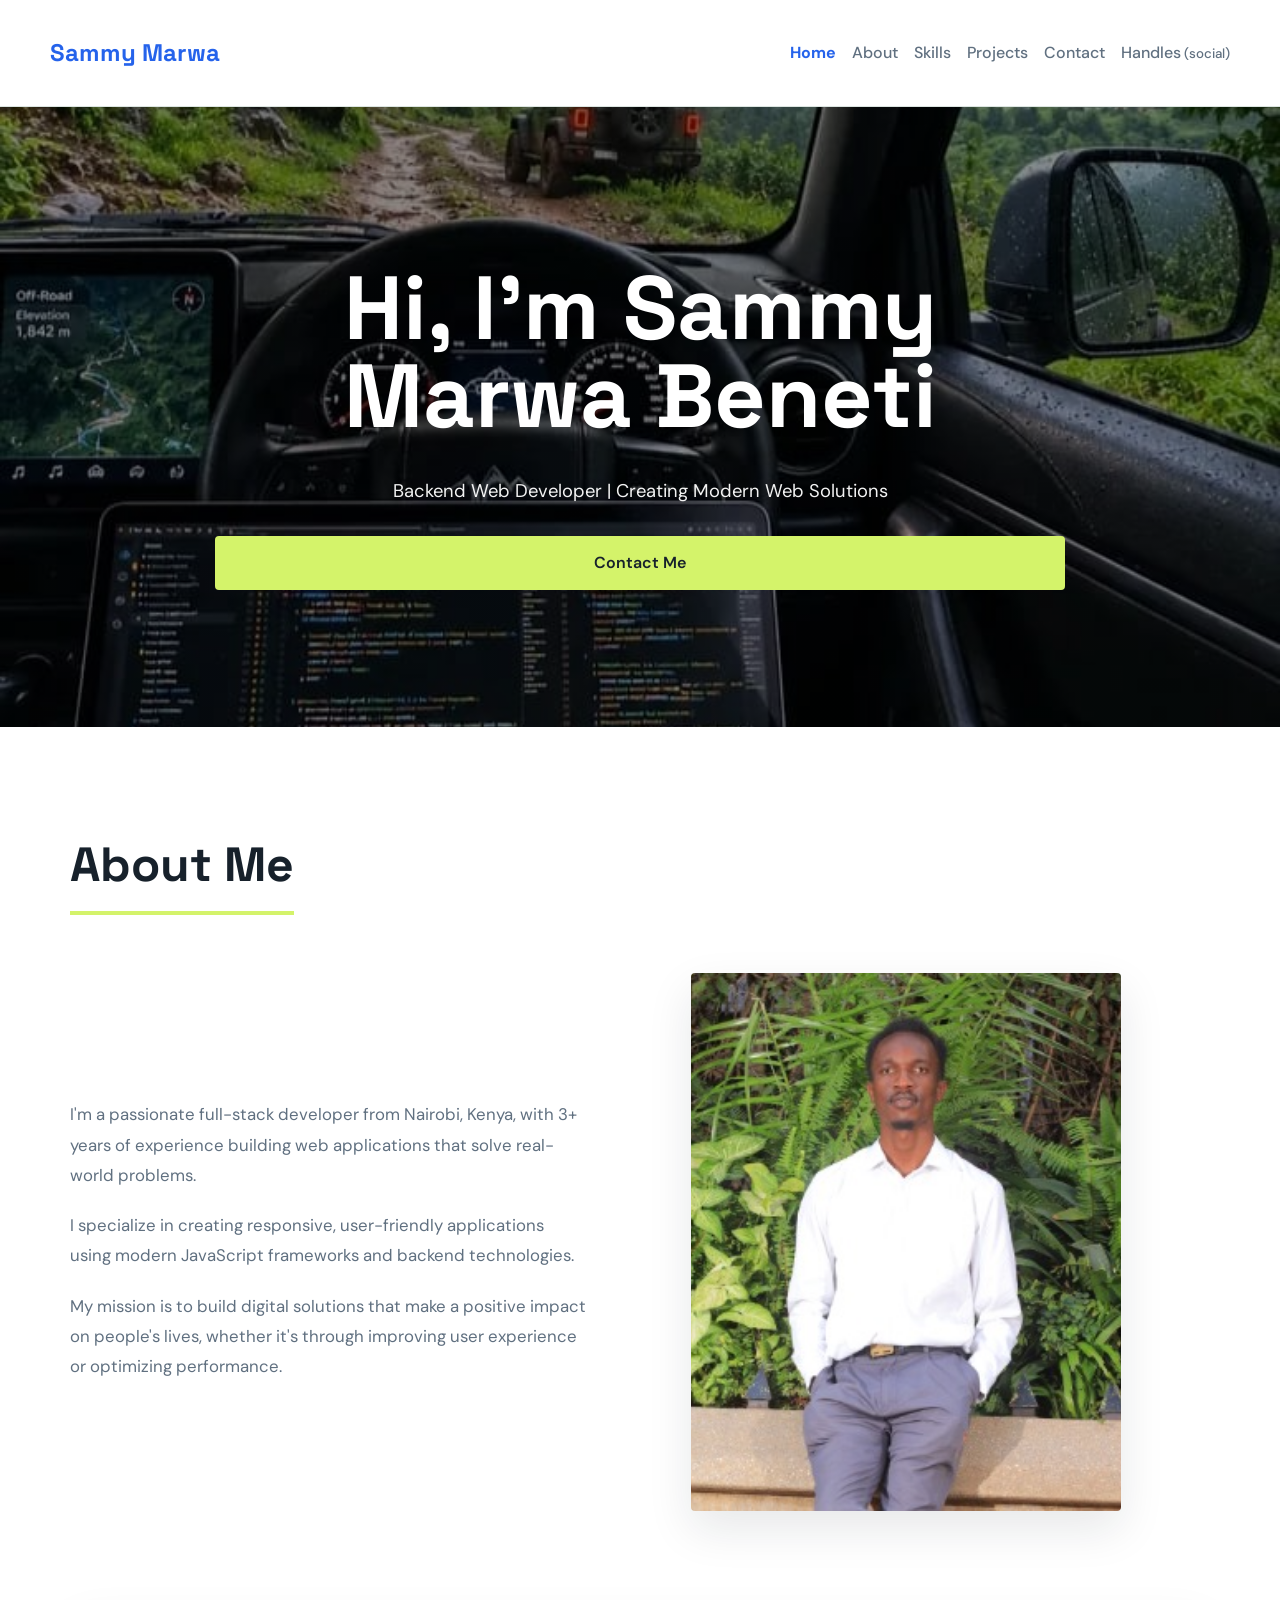
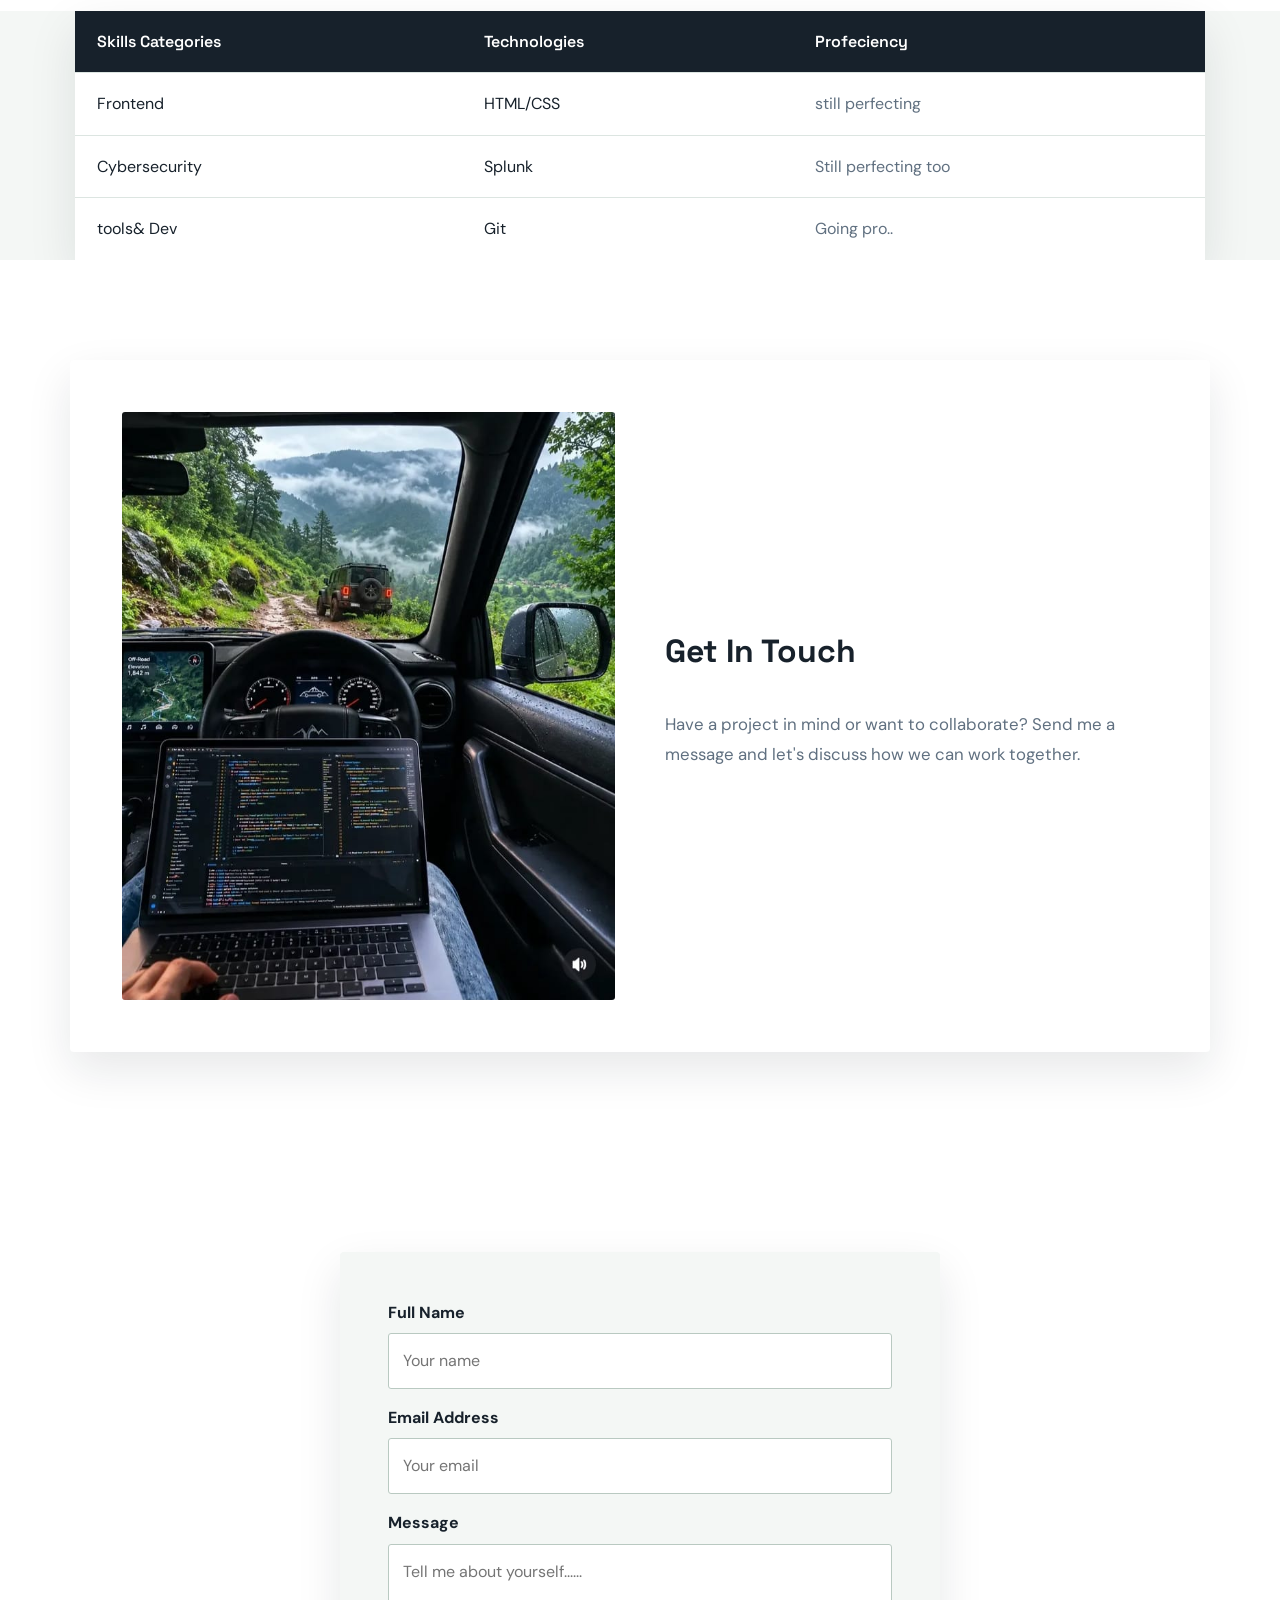
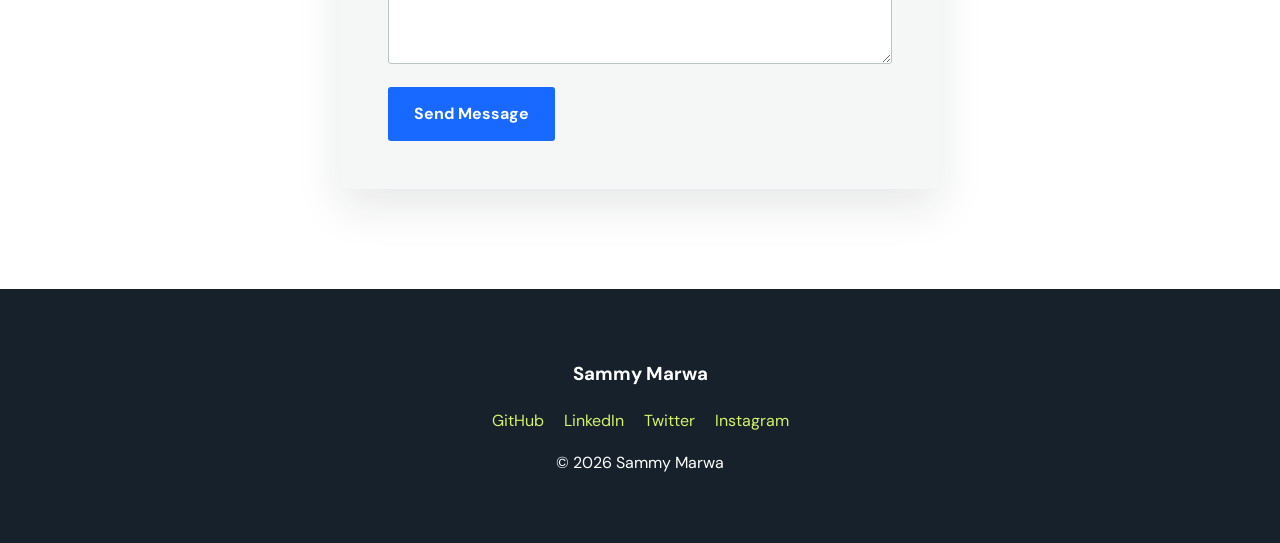
==== index.html @ 04b8567d "Create portfolio website" ====
<!DOCTYPE html>
<html lang="en">
<head>
    <meta charset="UTF-8">
    <meta name="viewport" content="width=device-width, initial-scale=1.0">
    <meta name="description" content="Personal portfolio website of Sammy Marwa">
    <title>Personal Portfolio Website</title>
    <link rel="stylesheet" href="style.css">
</head>
<body>
    <!-- HEADER SECTION -->
    <header>
        <nav aria-label="Main navigation">
            <a href="#home" class="logo">Sammy Marwa</a>
            <ul>
                <li><a href="#home">Home</a></li>
                <li><a href="#about">About</a></li>
                <li><a href="#skills">Skills</a></li>
                <li><a href="#projects">Projects</a></li>
                <li><a href="#contact">Contact</a></li>
                <li><a href="#handles">Handles<small> (social)</small></a></li>
            </ul>
        </nav>
    </header>
    <!--HERO SECTION 2 -->
    <section class="hero" id="home">
        <h1>Hi, I'm Sammy Marwa Beneti</h1>
        <p class="hero-subtitle">Backend Web Developer | Creating Modern Web Solutions</p>
        <a href="#contact" class="cta-button">Contact Me</a>
    </section>
    <!--ABOUT SECTION 3 -->
    <section id="about" class="about">
        <div class="container">
            <h2>About Me</h2>
            <div class="about-grid">
                <div class="about-text">
                    <p>I'm a passionate full-stack developer
                         from Nairobi, Kenya, with 3+ years of
                          experience building web applications that
                           solve real-world problems.</p>
                    <p>I specialize in creating responsive, user-friendly
                         applications using modern JavaScript frameworks
                          and backend technologies.</p>
                    <p>My mission is to build digital solutions that make 
                        a positive impact on people's lives, whether it's 
                        through improving user experience or optimizing 
                        performance.</p>
                </div>
                <div class="about-image">
                    <img src="images/sammy.jpg" alt="Portrait of Sammy Marwa">
                </div>
            </div>
        </div>
    </section>
    <!--SKillS SECTION 4 -->
    <table id="skills">
        <thead>
            <tr>
                <th>Skills Categories</th>
                <th>Technologies</th>
                <th>Profeciency</th>
            </tr>
        </thead>
        <tbody>
            <tr>
                <td>Frontend</td>
                <td>HTML/CSS</td>
                <td>still perfecting</td>
            </tr>
            <tr>
                <td>Cybersecurity</td>
                <td>Splunk</td>
                <td>Still perfecting too</td>
            </tr>
            <tr>
                <td>tools& Dev</td>
                <td>Git</td>
                <td>Going pro..</td>
            </tr>
        </tbody>
    </table>
    <!--PROJECT SECTION 5 -->
    <section class="project-section" id="projects">
        <div class="container">
            <div class="project-card">
                <div class="project-image"><img src="images/imagesproject1.jpg" alt="image of my project"></div>
                <div class="project-info">
                    <h3>Get In Touch</h3>
                    <p>Have a project in mind or want to collaborate? Send
                         me a message and let's discuss how we can work together.</p>
                </div>
            </div>
        </div>
    </section>
    <!--CONTACT FORM 6 -->
    <section class="contact-section">
        <div class="container">
            <form action="mailto:sammymarwa96@gmail.com" method="post" 
            enctype="text/plain" id="contact" class="contact-form">
                <div>
                    <label for="name">Full Name</label><br>
                    <input type="text" id="name" name="name" placeholder="Your name" 
                    required>
                </div>
                <div>
                    <label for="email">Email Address</label><br>
                    <input type="email" name="email" id="email" placeholder="Your email" 
                    required>
                </div>
                <label for="message">Message</label><br>
                <textarea name="message" id="message" placeholder="Tell me about yourself......"
                required ></textarea>
                <button title="Send Message" type="submit">Send Message</button>
            </form>
        </div>
    </section>
    <!--FOOTER SECTION 7 -->
    <footer>
        <div>
            <h3>Sammy Marwa</h3>
            <div id="handles">
                <a href="https://github.com/Sammarwa" target="_blank">GitHub</a>
                <a href="https://www.linkedin.com/in/sammy-marwa-beneti" target="_blank">LinkedIn</a>
                <a href="https://x.com/Sammymarwa6" target="_blank">Twitter</a>
                <a href="https://www.instagram.com/marwa_.s.b/" target="_blank">Instagram</a>
            </div>

                <p>&copy; <span id="year">2026</span> Sammy Marwa</p>
            </div>
        </div>
    </footer>
</body>
<script src="style.js"></script>
</html>
---- style.css ----
@import url('https://fonts.googleapis.com/css2?family=DM+Sans:wght@400;500;600;700&family=Space+Grotesk:wght@500;600;700&display=swap');

:root {
    --ink: #17212b;
    --muted: #607080;
    --paper: #f4f7f5;
    --white: #ffffff;
    --blue: #1769ff;
    --lime: #d4f36a;
    --line: #dce5e1;
    --shadow: 0 18px 45px rgba(23, 33, 43, 0.1);
}

* {
    box-sizing: border-box;
}

html {
    scroll-behavior: smooth;
}

body {
    margin: 0;
    font-family: 'DM Sans', sans-serif;
    line-height: 1.6;
    background: var(--paper);
    color: var(--ink);
}

header {
    background-color: rgba(255, 255, 255, 0.94);
    padding: 18px 24px;
    border-bottom: 1px solid var(--line);
    position: sticky;
    top: 0;
    z-index: 10;
    backdrop-filter: blur(14px);
}

nav {
    display: flex;
    justify-content: space-between;
    align-items: center;
    max-width: 1180px;
    margin: 0 auto;
}

.logo {
    font-family: 'Space Grotesk', sans-serif;
    font-size: 24px;
    font-weight: 700;
    color: var(--ink);
    text-decoration: none;
}

nav ul {
    list-style: none;
    display: flex;
    gap: 26px;
    padding: 0;
    margin: 0;
}

nav a {
    text-decoration: none;
    color: var(--muted);
    font-weight: 500;
    transition: color 0.2s ease;
}

nav a:hover,
nav a.active {
    color: var(--blue);
}

.hero {
    background: linear-gradient(rgba(0, 0, 0, 0.45), rgba(0, 0, 0, 0.45)), url("images/imagesproject1.jpg") center / cover no-repeat;
    color: #ffffff;
    min-height: 620px;
    padding: 150px 24px 130px;
    text-align: center;
    display: grid;
    place-content: center;
    position: relative;
}

.hero h1 {
    color: #ffffff;
    margin: 0 auto 18px;
    max-width: 850px;
    font-family: 'Space Grotesk', sans-serif;
    font-size: clamp(2.8rem, 7vw, 5.8rem);
    line-height: 0.98;
    font-weight: 700;
}

.hero-subtitle {
    font-size: 1.15rem;
    margin-bottom: 30px;
    opacity: 0.95;
}

.cta-button {
    background-color: var(--lime);
    color: var(--ink);
    padding: 14px 28px;
    text-decoration: none;
    border-radius: 4px;
    font-weight: 600;
    display: inline-block;
    transition: transform 0.2s ease, background-color 0.2s ease;
}

.cta-button:hover {
    background-color: #e4ff88;
    transform: translateY(-3px);
}

.about,
.project-section,
.contact-section {
    padding: 100px 24px;
    background-color: var(--white);
}

.container {
    max-width: 1180px;
    margin: 0 auto;
    padding: 0 20px;
}

h2 {
    font-family: 'Space Grotesk', sans-serif;
    font-size: clamp(2rem, 4vw, 3rem);
    font-weight: 700;
    margin: 0 0 28px;
    border-bottom: 4px solid var(--lime);
    padding-bottom: 7px;
    display: inline-block;
    color: var(--ink);
}

.about-grid {
    display: grid;
    grid-template-columns: 1fr 1fr;
    gap: clamp(40px, 8vw, 110px);
    align-items: center;
    margin-top: 30px;
}

.about-text p {
    margin-bottom: 20px;
    line-height: 1.8;
    font-size: 1.05rem;
    color: var(--muted);
}

.about-image img {
    width: 100%;
    max-width: 430px;
    aspect-ratio: 4 / 5;
    object-fit: cover;
    border-radius: 4px;
    background: #dbeafe;
    display: block;
    box-shadow: var(--shadow);
}

#skills {
    width: min(1130px, calc(100% - 48px));
    margin: 0 auto;
    border-collapse: collapse;
    background: var(--white);
    box-shadow: var(--shadow);
    text-align: left;
}

#skills th,
#skills td {
    padding: 18px 22px;
    border-bottom: 1px solid var(--line);
}

#skills th {
    background: var(--ink);
    color: var(--white);
    font-family: 'Space Grotesk', sans-serif;
    font-weight: 600;
}

#skills tr:last-child td {
    border-bottom: 0;
}

#skills td:last-child {
    color: var(--muted);
}

.project-card {
    display: grid;
    grid-template-columns: 1fr 1fr;
    gap: 50px;
    align-items: center;
    background: var(--white);
    padding: clamp(22px, 5vw, 52px);
    border-radius: 4px;
    box-shadow: var(--shadow);
}

.project-image {
    min-height: 300px;
    border-radius: 3px;
    overflow: hidden;
}

.project-image img {
    width: 100%;
    height: 100%;
    min-height: 300px;
    display: block;
    object-fit: cover;
}

.project-info h3 {
    font-family: 'Space Grotesk', sans-serif;
    margin-top: 0;
    font-size: 2rem;
}

.project-info p {
    color: var(--muted);
    font-size: 1.05rem;
    line-height: 1.8;
}

.contact-form {
    max-width: 600px;
    margin: 0 auto;
    padding: clamp(24px, 5vw, 48px);
    background: var(--paper);
    border-radius: 4px;
    box-shadow: var(--shadow);
}

.contact-form label {
    font-weight: 700;
}

.contact-form input,
.contact-form textarea {
    width: 100%;
    padding: 14px;
    margin-top: 8px;
    margin-bottom: 16px;
    border: 1px solid #b9c9c1;
    border-radius: 3px;
    font: inherit;
    background: var(--white);
}

.contact-form input:focus,
.contact-form textarea:focus {
    outline: 3px solid rgba(23, 105, 255, 0.2);
    border-color: var(--blue);
    box-sizing: border-box;
}

.contact-form textarea {
    min-height: 120px;
}

.contact-form button {
    background: var(--blue);
    color: var(--white);
    border: none;
    padding: 14px 26px;
    border-radius: 3px;
    cursor: pointer;
    font: inherit;
    font-weight: 700;
    transition: transform 0.2s ease, background-color 0.2s ease;
}

.contact-form button:hover {
    background: #0d51ca;
    transform: translateY(-2px);
}

footer {
    background: var(--ink);
    color: white;
    padding: 52px 24px;
    text-align: center;
}

footer a {
    color: var(--lime);
    margin: 0 8px;
    text-decoration: none;
    transition: color 0.2s ease;
}

footer a:hover {
    color: var(--white);
}

@media (max-width: 768px) {
    header {
        padding: 15px 18px;
    }

    nav {
        min-height: 34px;
    }

    nav ul {
        gap: 12px;
    }

    nav a {
        font-size: 0.9rem;
    }

    .hero {
        min-height: 560px;
        padding: 110px 18px 90px;
    }

    .hero-subtitle {
        font-size: 1rem;
    }

    .about,
    .project-section,
    .contact-section {
        padding: 72px 18px;
    }

    .about-grid,
    .project-card {
        grid-template-columns: 1fr;
    }

    .about-image img {
        max-width: 100%;
    }

    #skills {
        width: calc(100% - 36px);
        font-size: 0.88rem;
    }

    #skills th,
    #skills td {
        padding: 13px 10px;
    }
}
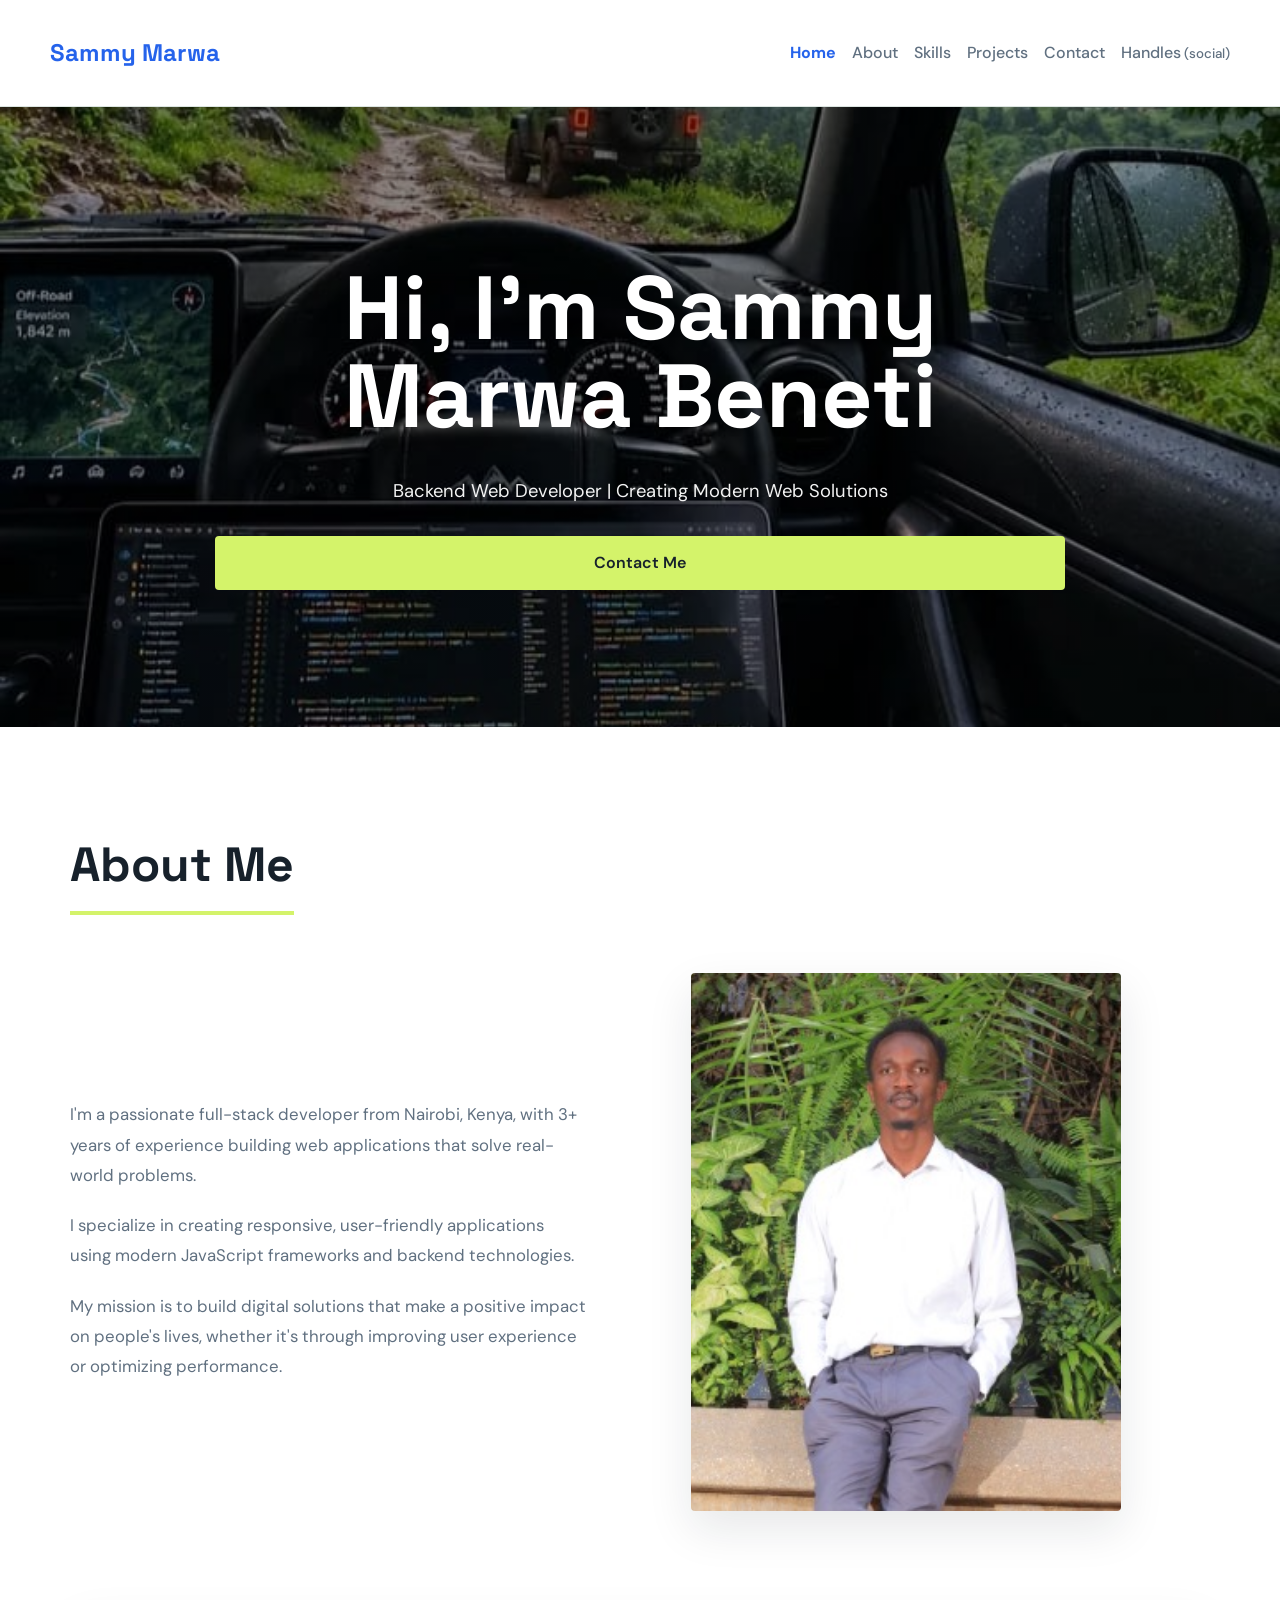
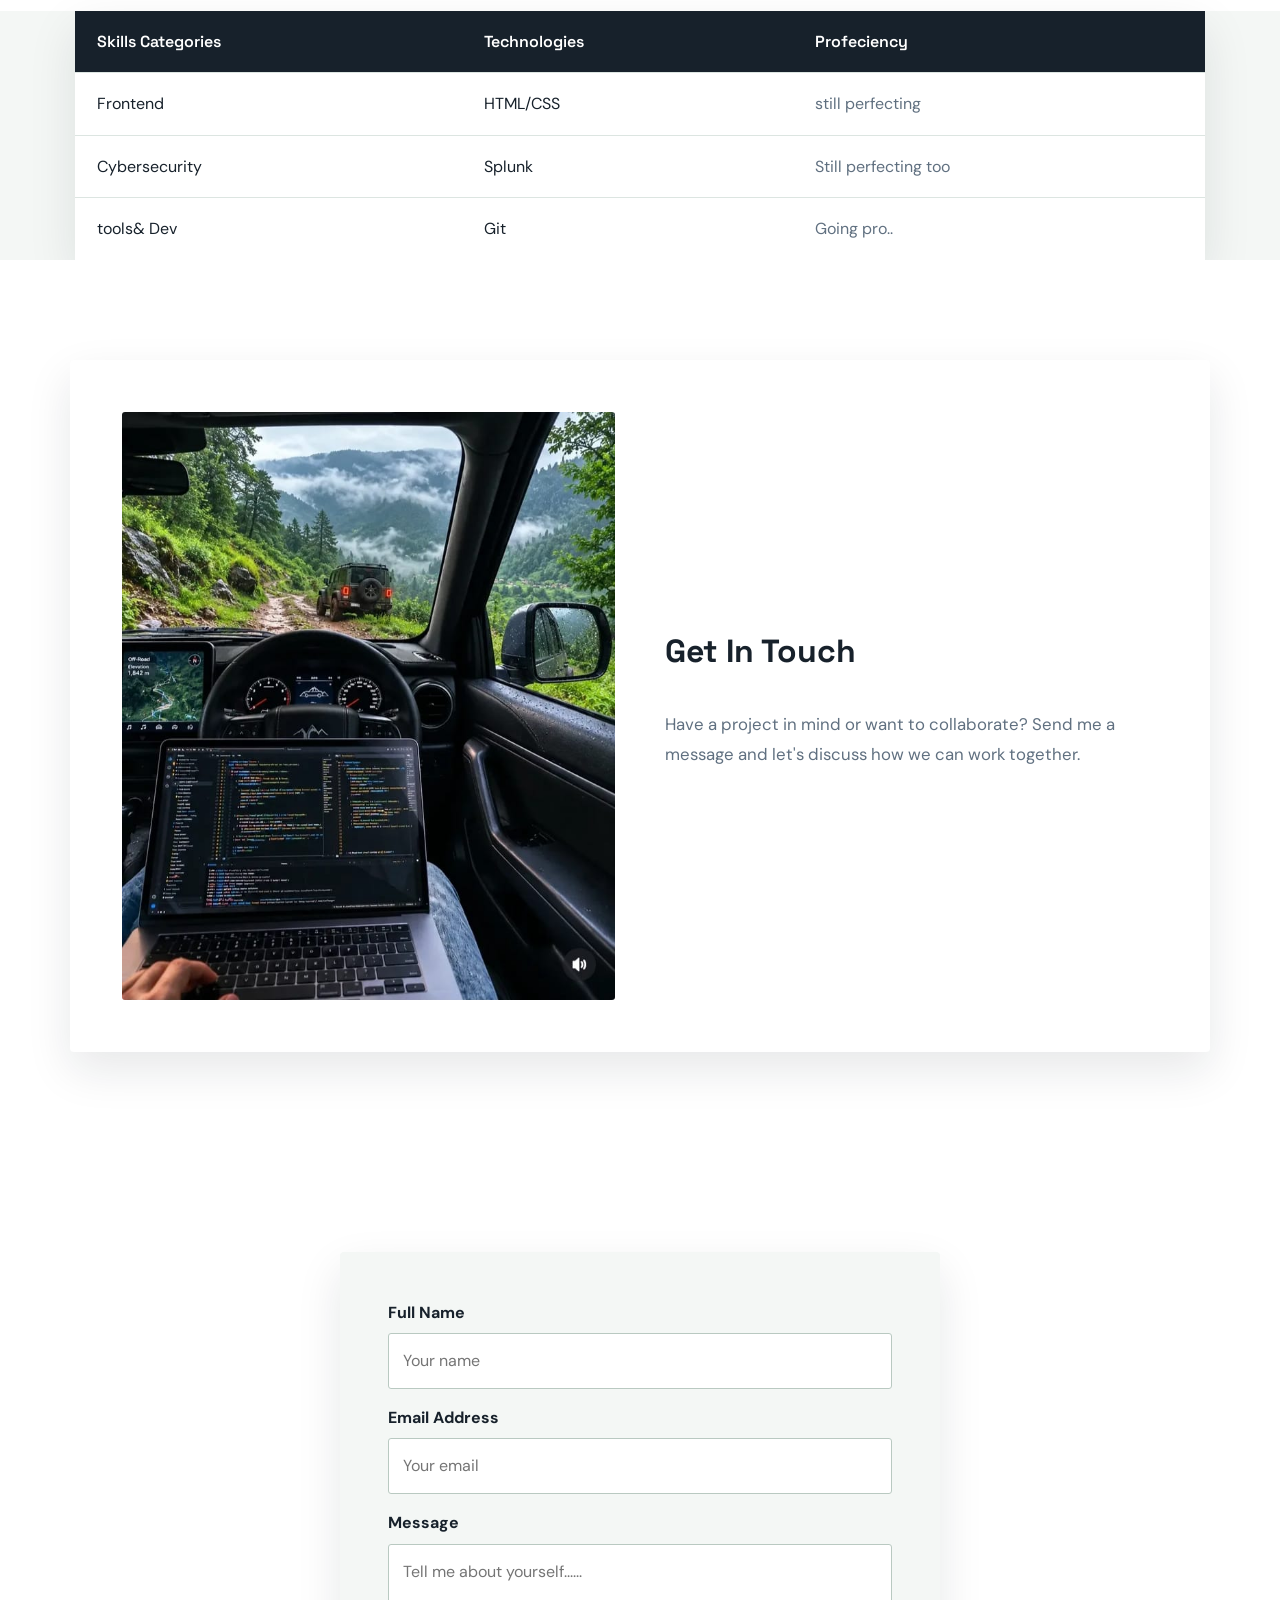
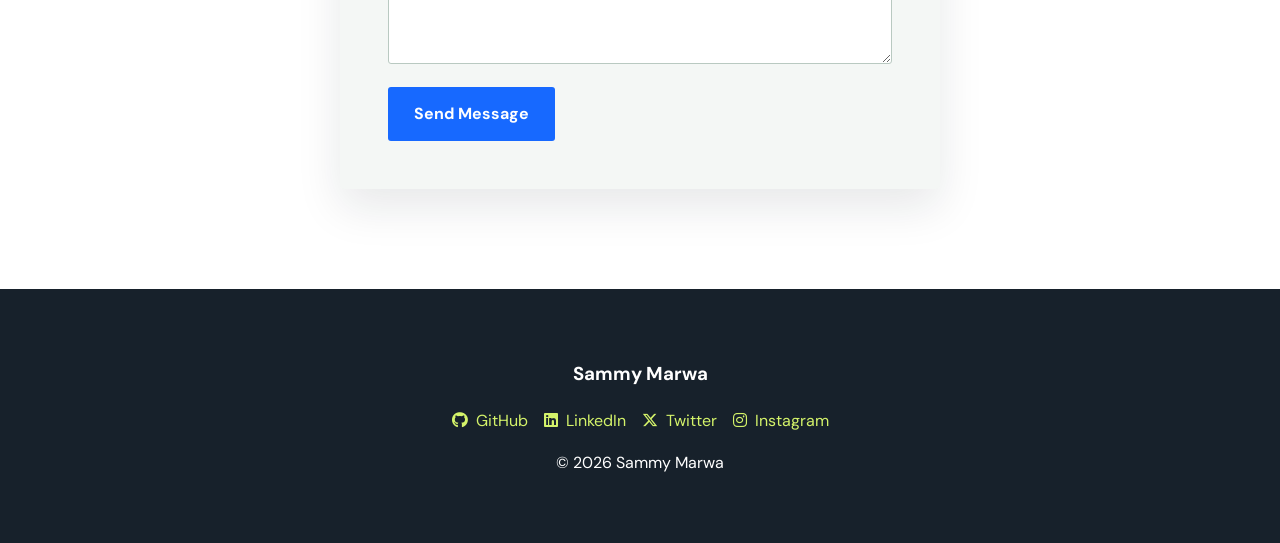
==== commit f38a6d25: "commit" ====
--- a/index.html
+++ b/index.html
@@ -6,6 +6,7 @@
     <meta name="description" content="Personal portfolio website of Sammy Marwa">
     <title>Personal Portfolio Website</title>
     <link rel="stylesheet" href="style.css">
+    <link rel="stylesheet" href="https://cdnjs.cloudflare.com/ajax/libs/font-awesome/6.5.2/css/all.min.css">
 </head>
 <body>
     <!-- HEADER SECTION -->
@@ -119,10 +120,10 @@
         <div>
             <h3>Sammy Marwa</h3>
             <div id="handles">
-                <a href="https://github.com/Sammarwa" target="_blank">GitHub</a>
-                <a href="https://www.linkedin.com/in/sammy-marwa-beneti" target="_blank">LinkedIn</a>
-                <a href="https://x.com/Sammymarwa6" target="_blank">Twitter</a>
-                <a href="https://www.instagram.com/marwa_.s.b/" target="_blank">Instagram</a>
+                <a href="https://github.com/Sammarwa" target="_blank" rel="noopener noreferrer"><i class="fa-brands fa-github" aria-hidden="true"></i> GitHub</a>
+                <a href="https://www.linkedin.com/in/sammy-marwa-beneti" target="_blank" rel="noopener noreferrer"><i class="fa-brands fa-linkedin" aria-hidden="true"></i> LinkedIn</a>
+                <a href="https://x.com/Sammymarwa6" target="_blank" rel="noopener noreferrer"><i class="fa-brands fa-x-twitter" aria-hidden="true"></i> Twitter</a>
+                <a href="https://www.instagram.com/marwa_.s.b/" target="_blank" rel="noopener noreferrer"><i class="fa-brands fa-instagram" aria-hidden="true"></i> Instagram</a>
             </div>
 
                 <p>&copy; <span id="year">2026</span> Sammy Marwa</p>
--- a/style.css
+++ b/style.css
@@ -295,9 +295,19 @@
 
 footer a {
     color: var(--lime);
-    margin: 0 8px;
     text-decoration: none;
     transition: color 0.2s ease;
+}
+
+#handles {
+    display: flex;
+    justify-content: center;
+    gap: 16px;
+    flex-wrap: wrap;
+}
+
+#handles i {
+    margin-right: 4px;
 }
 
 footer a:hover {
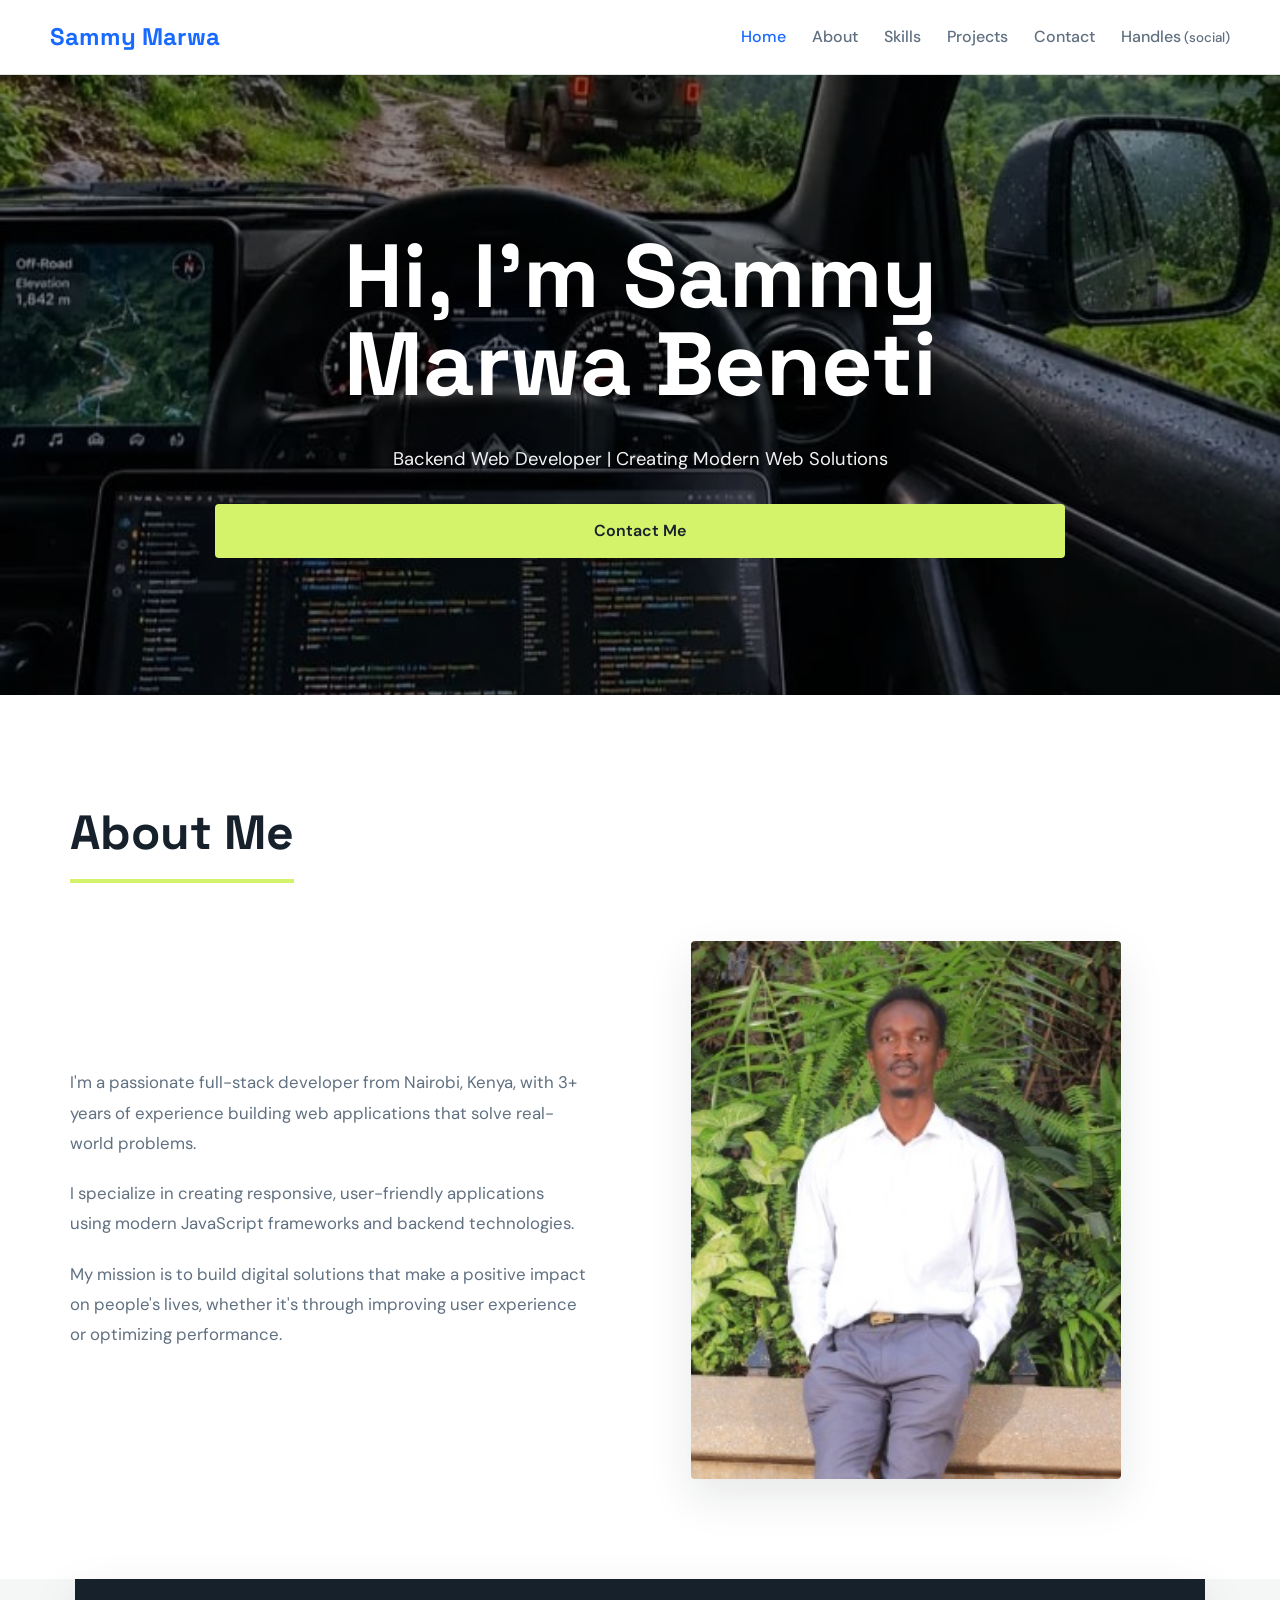
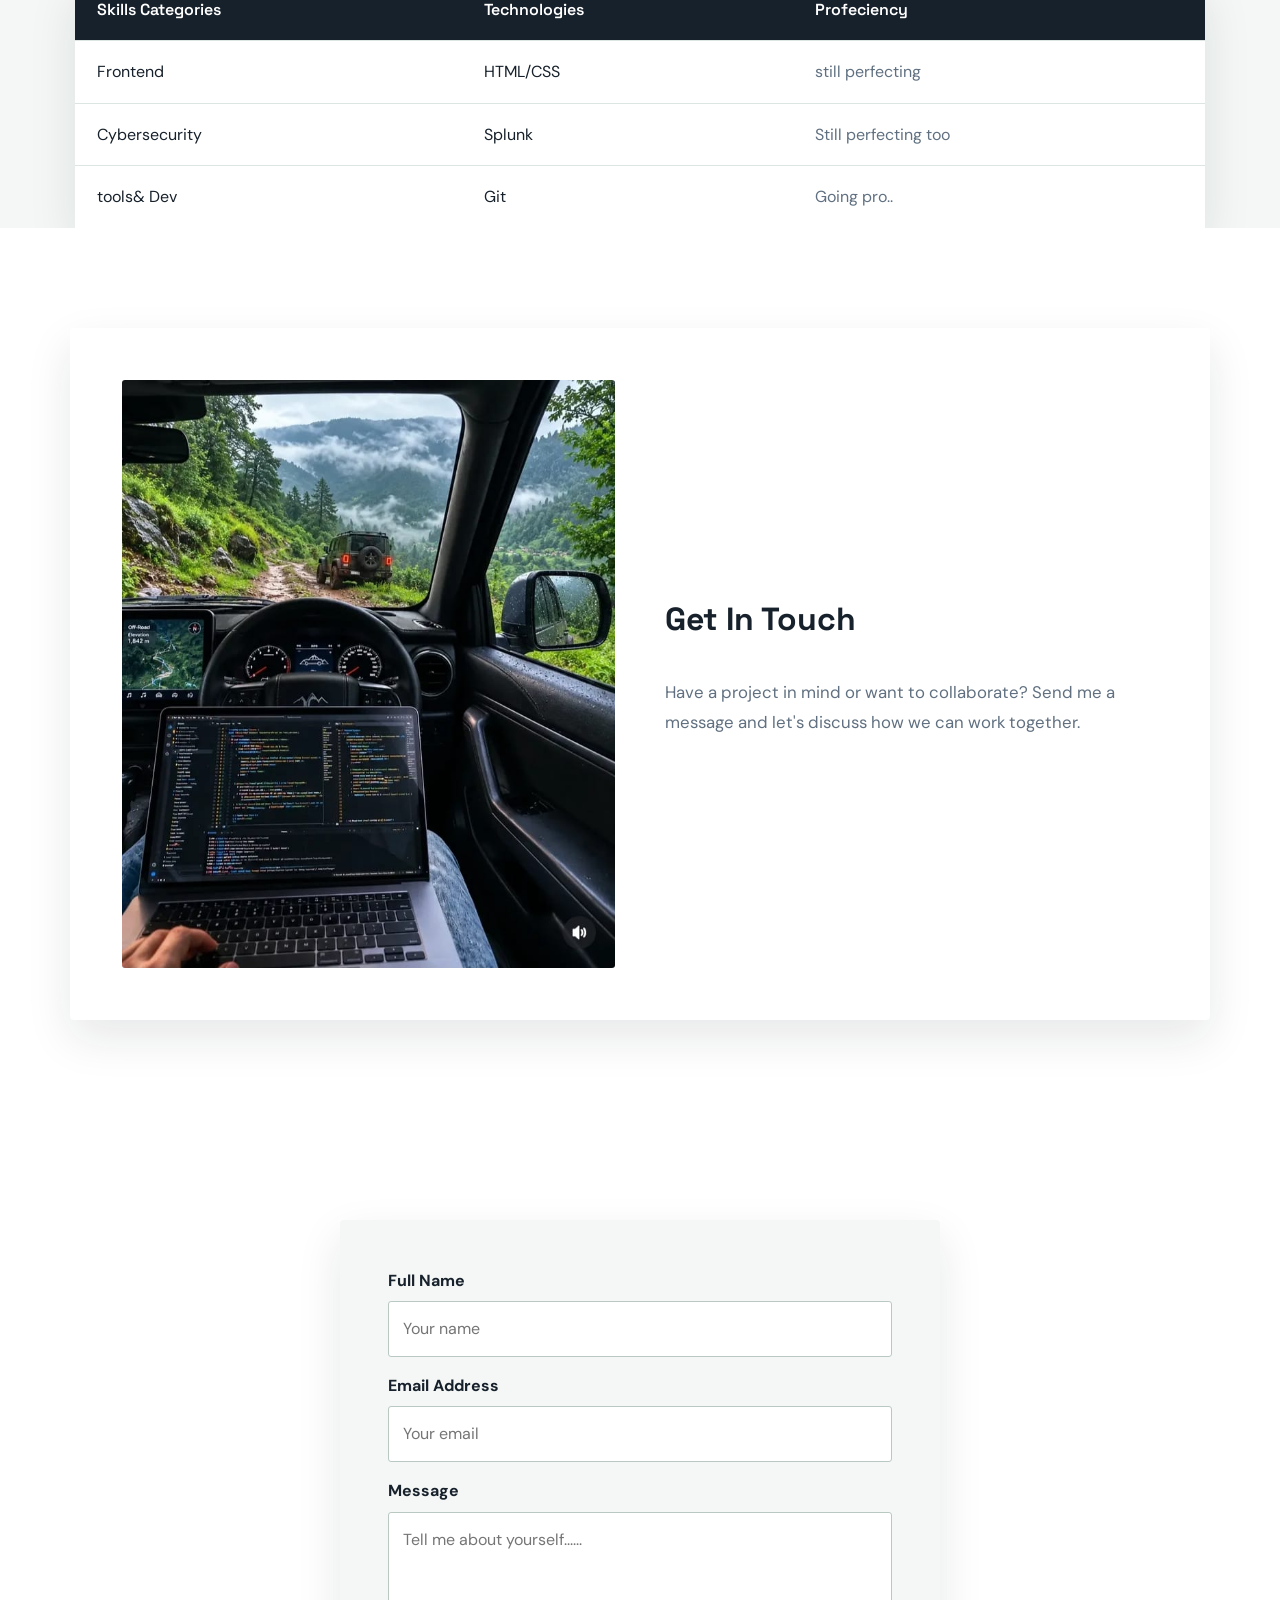
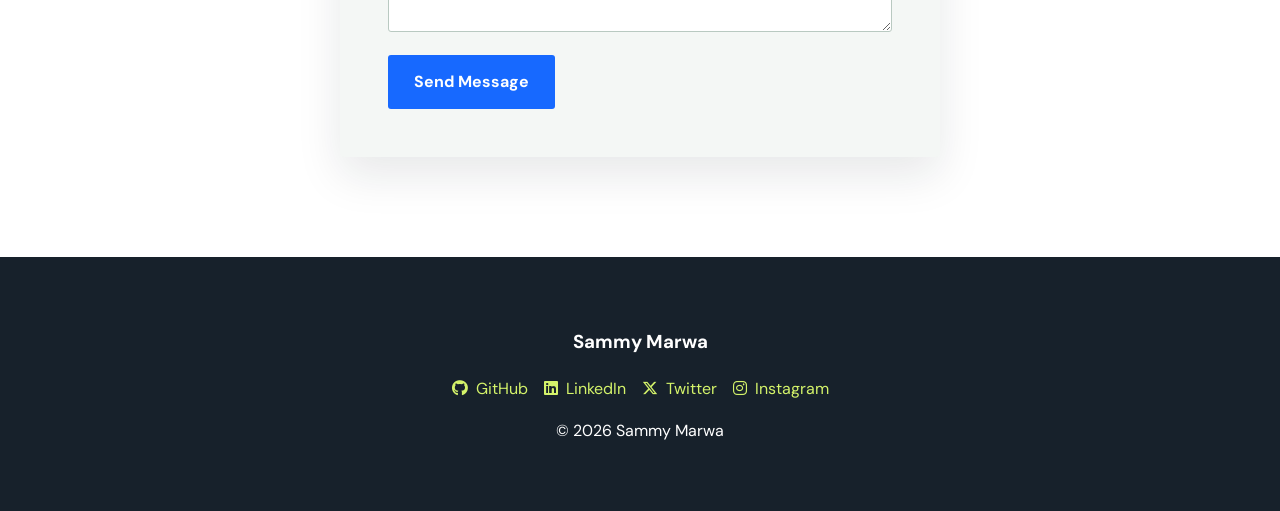
==== commit c5e5766c: "Fix responsive portfolio layout and navigation" ====
--- a/index.html
+++ b/index.html
@@ -94,10 +94,10 @@
         </div>
     </section>
     <!--CONTACT FORM 6 -->
-    <section class="contact-section">
+    <section class="contact-section" id="contact">
         <div class="container">
             <form action="mailto:sammymarwa96@gmail.com" method="post" 
-            enctype="text/plain" id="contact" class="contact-form">
+            enctype="text/plain" class="contact-form">
                 <div>
                     <label for="name">Full Name</label><br>
                     <input type="text" id="name" name="name" placeholder="Your name" 
@@ -128,8 +128,7 @@
 
                 <p>&copy; <span id="year">2026</span> Sammy Marwa</p>
             </div>
-        </div>
     </footer>
+    <script src="style.js"></script>
 </body>
-<script src="style.js"></script>
 </html>
--- a/style.css
+++ b/style.css
@@ -15,6 +15,17 @@
     box-sizing: border-box;
 }
 
+.reveal {
+    opacity: 0;
+    transform: translateY(28px);
+    transition: opacity 0.7s ease, transform 0.7s ease;
+}
+
+.reveal.visible {
+    opacity: 1;
+    transform: translateY(0);
+}
+
 html {
     scroll-behavior: smooth;
 }
@@ -43,6 +54,7 @@
     align-items: center;
     max-width: 1180px;
     margin: 0 auto;
+    position: relative;
 }
 
 .logo {
@@ -71,6 +83,19 @@
 nav a:hover,
 nav a.active {
     color: var(--blue);
+}
+
+.menu-toggle {
+    display: none;
+    margin-left: auto;
+    background: var(--ink);
+    color: var(--white);
+    border: 0;
+    border-radius: 4px;
+    padding: 9px 13px;
+    cursor: pointer;
+    font: inherit;
+    font-weight: 600;
 }
 
 .hero {
@@ -87,11 +112,13 @@
 .hero h1 {
     color: #ffffff;
     margin: 0 auto 18px;
+    width: 100%;
     max-width: 850px;
     font-family: 'Space Grotesk', sans-serif;
     font-size: clamp(2.8rem, 7vw, 5.8rem);
     line-height: 0.98;
     font-weight: 700;
+    overflow-wrap: anywhere;
 }
 
 .hero-subtitle {
@@ -173,6 +200,7 @@
     background: var(--white);
     box-shadow: var(--shadow);
     text-align: left;
+    overflow: hidden;
 }
 
 #skills th,
@@ -331,6 +359,28 @@
         font-size: 0.9rem;
     }
 
+    .menu-toggle {
+        display: block;
+    }
+
+    nav ul {
+        display: none;
+        flex-direction: column;
+        gap: 10px;
+        position: absolute;
+        top: calc(100% + 12px);
+        right: 0;
+        min-width: 170px;
+        padding: 14px;
+        margin: 0;
+        background: var(--white);
+        box-shadow: var(--shadow);
+    }
+
+    nav ul.open {
+        display: flex;
+    }
+
     .hero {
         min-height: 560px;
         padding: 110px 18px 90px;
@@ -358,6 +408,9 @@
     #skills {
         width: calc(100% - 36px);
         font-size: 0.88rem;
+        display: block;
+        overflow-x: auto;
+        white-space: nowrap;
     }
 
     #skills th,
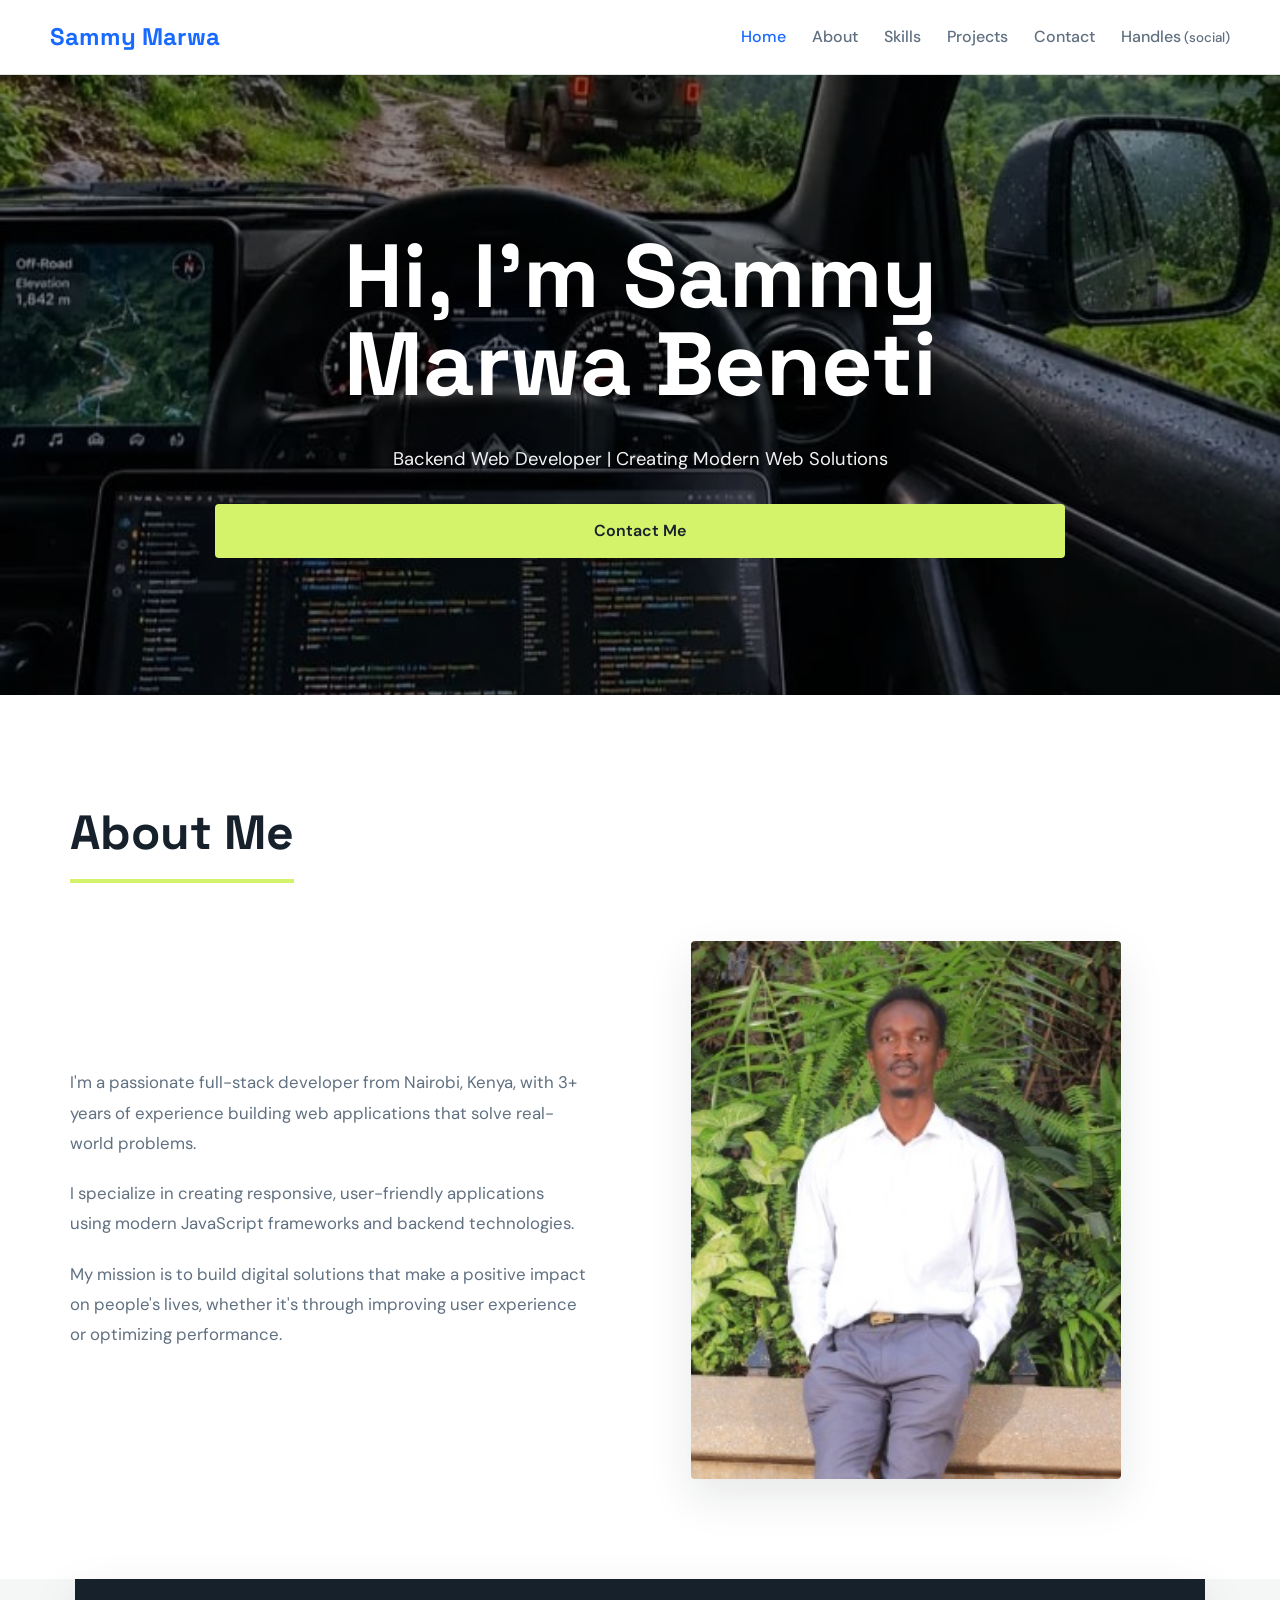
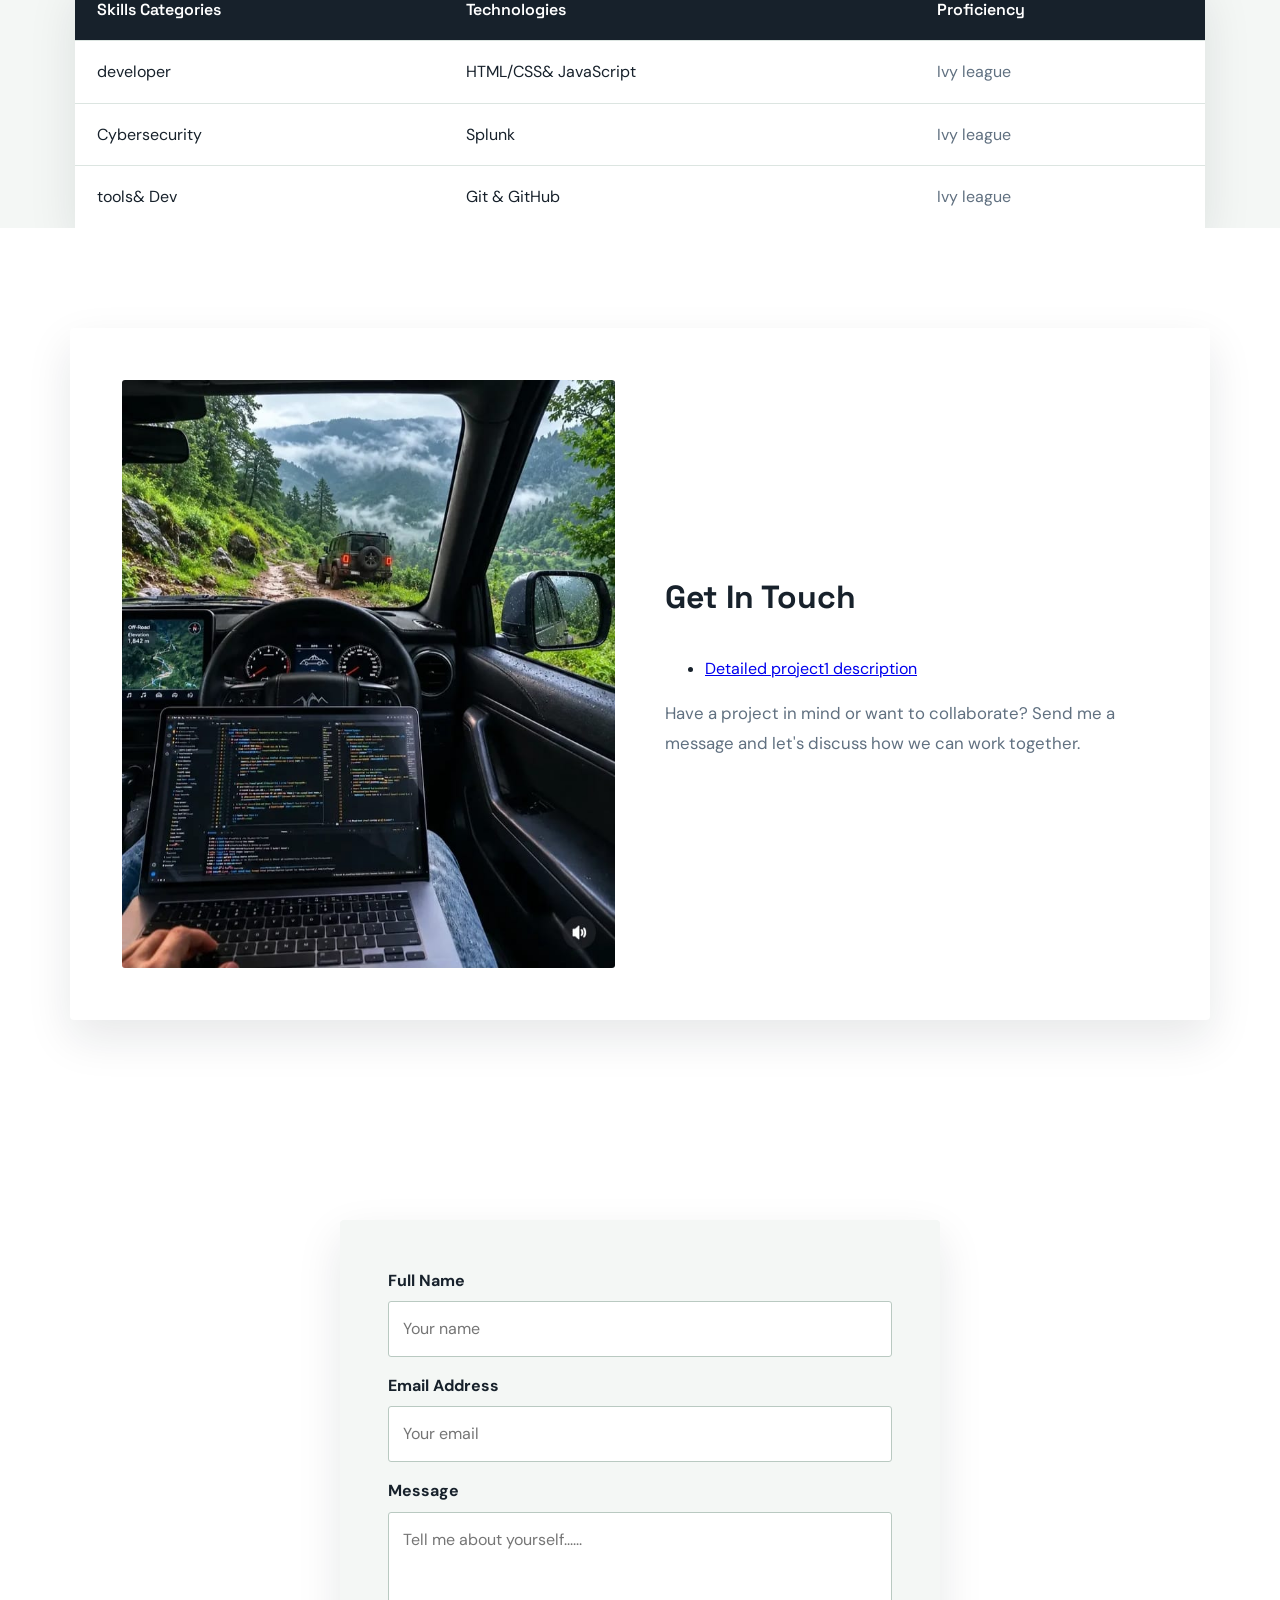
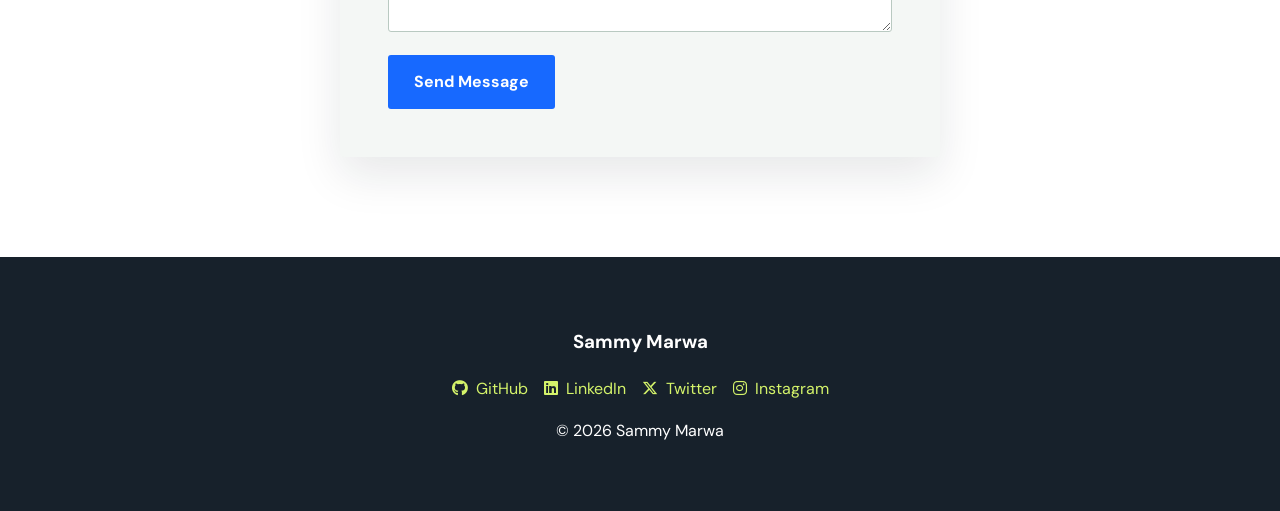
==== commit 95a68a3d: "commit changes my guy and publish" ====
--- a/index.html
+++ b/index.html
@@ -59,24 +59,24 @@
             <tr>
                 <th>Skills Categories</th>
                 <th>Technologies</th>
-                <th>Profeciency</th>
+                <th>Proficiency</th>
             </tr>
         </thead>
         <tbody>
             <tr>
-                <td>Frontend</td>
-                <td>HTML/CSS</td>
-                <td>still perfecting</td>
+                <td>developer</td>
+                <td>HTML/CSS& JavaScript</td>
+                <td>Ivy league</td>
             </tr>
             <tr>
                 <td>Cybersecurity</td>
                 <td>Splunk</td>
-                <td>Still perfecting too</td>
+                <td>Ivy league</td>
             </tr>
             <tr>
                 <td>tools& Dev</td>
-                <td>Git</td>
-                <td>Going pro..</td>
+                <td>Git & GitHub</td>
+                <td>Ivy league</td>
             </tr>
         </tbody>
     </table>
@@ -87,6 +87,7 @@
                 <div class="project-image"><img src="images/imagesproject1.jpg" alt="image of my project"></div>
                 <div class="project-info">
                     <h3>Get In Touch</h3>
+                   <ul><li> <a href="project27.html">Detailed project1 description</a></li></ul>
                     <p>Have a project in mind or want to collaborate? Send
                          me a message and let's discuss how we can work together.</p>
                 </div>
@@ -96,8 +97,7 @@
     <!--CONTACT FORM 6 -->
     <section class="contact-section" id="contact">
         <div class="container">
-            <form action="mailto:sammymarwa96@gmail.com" method="post" 
-            enctype="text/plain" class="contact-form">
+            <form action="https://formspree.io/f/moeqqdne" method="post" class="contact-form">
                 <div>
                     <label for="name">Full Name</label><br>
                     <input type="text" id="name" name="name" placeholder="Your name" 
@@ -113,6 +113,7 @@
                 required ></textarea>
                 <button title="Send Message" type="submit">Send Message</button>
             </form>
+            <div class="form-status" role="status" aria-live="polite" aria-atomic="true"></div>
         </div>
     </section>
     <!--FOOTER SECTION 7 -->
--- a/style.css
+++ b/style.css
@@ -312,6 +312,26 @@
 .contact-form button:hover {
     background: #0d51ca;
     transform: translateY(-2px);
+}
+
+.form-status {
+    display: none;
+    max-width: 600px;
+    margin: 18px auto 0;
+    padding: 14px 18px;
+    border-left: 4px solid var(--blue);
+    background: #e9f0ff;
+    color: var(--ink);
+    font-weight: 600;
+}
+
+.form-status.show {
+    display: block;
+}
+
+.form-status.error {
+    border-color: #c0392b;
+    background: #fff0ee;
 }
 
 footer {
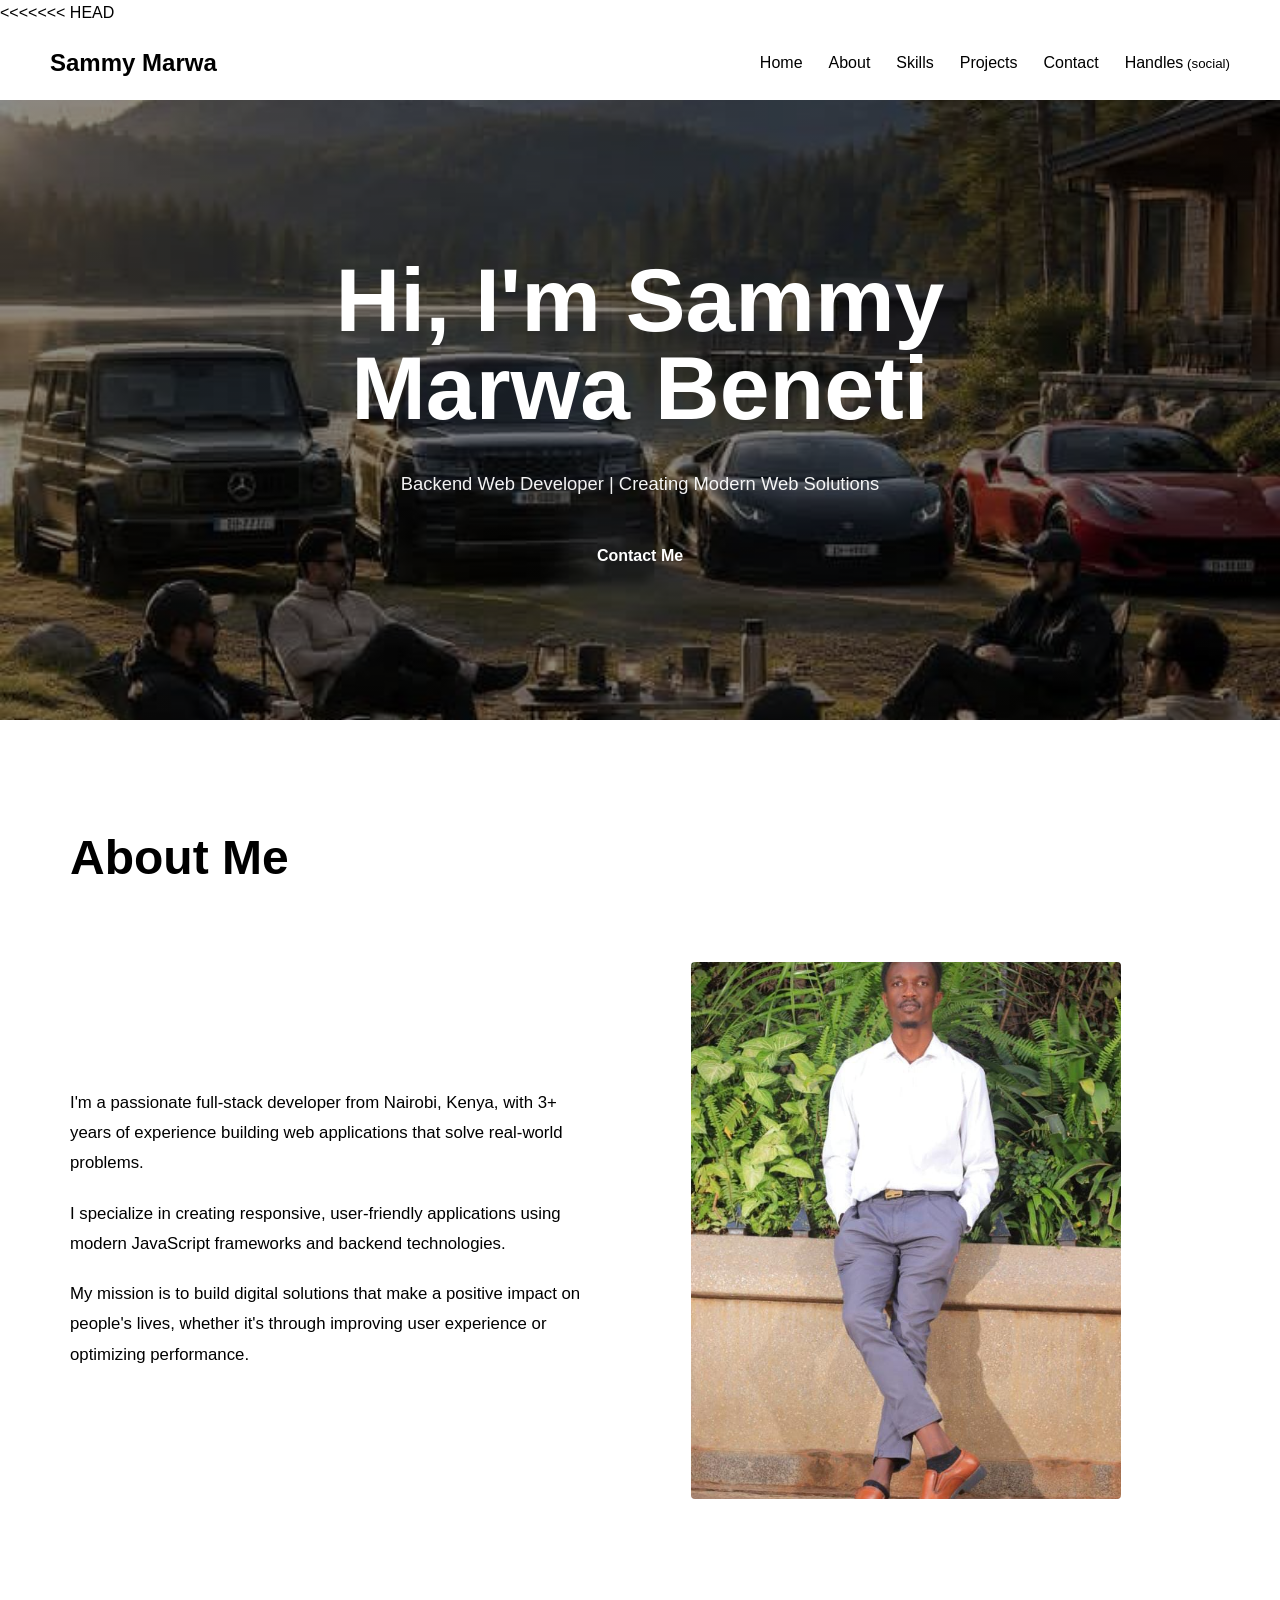
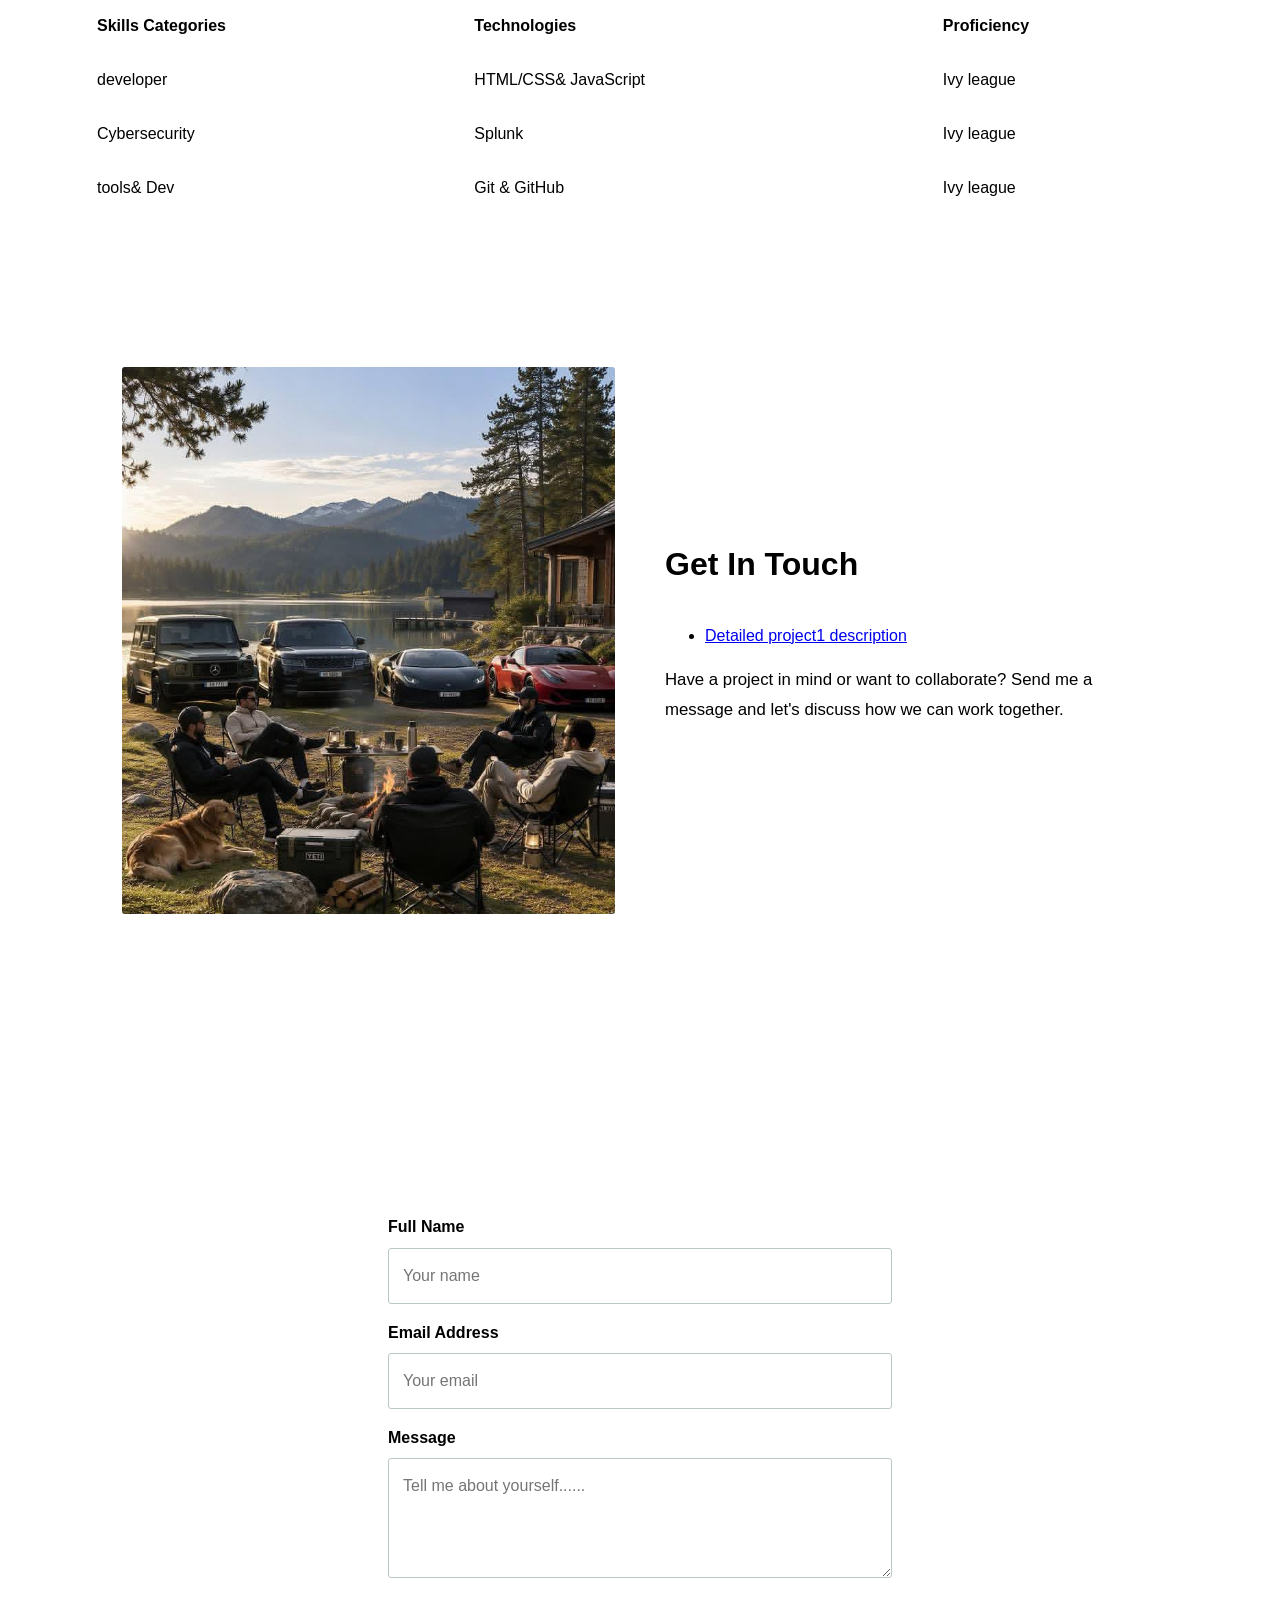
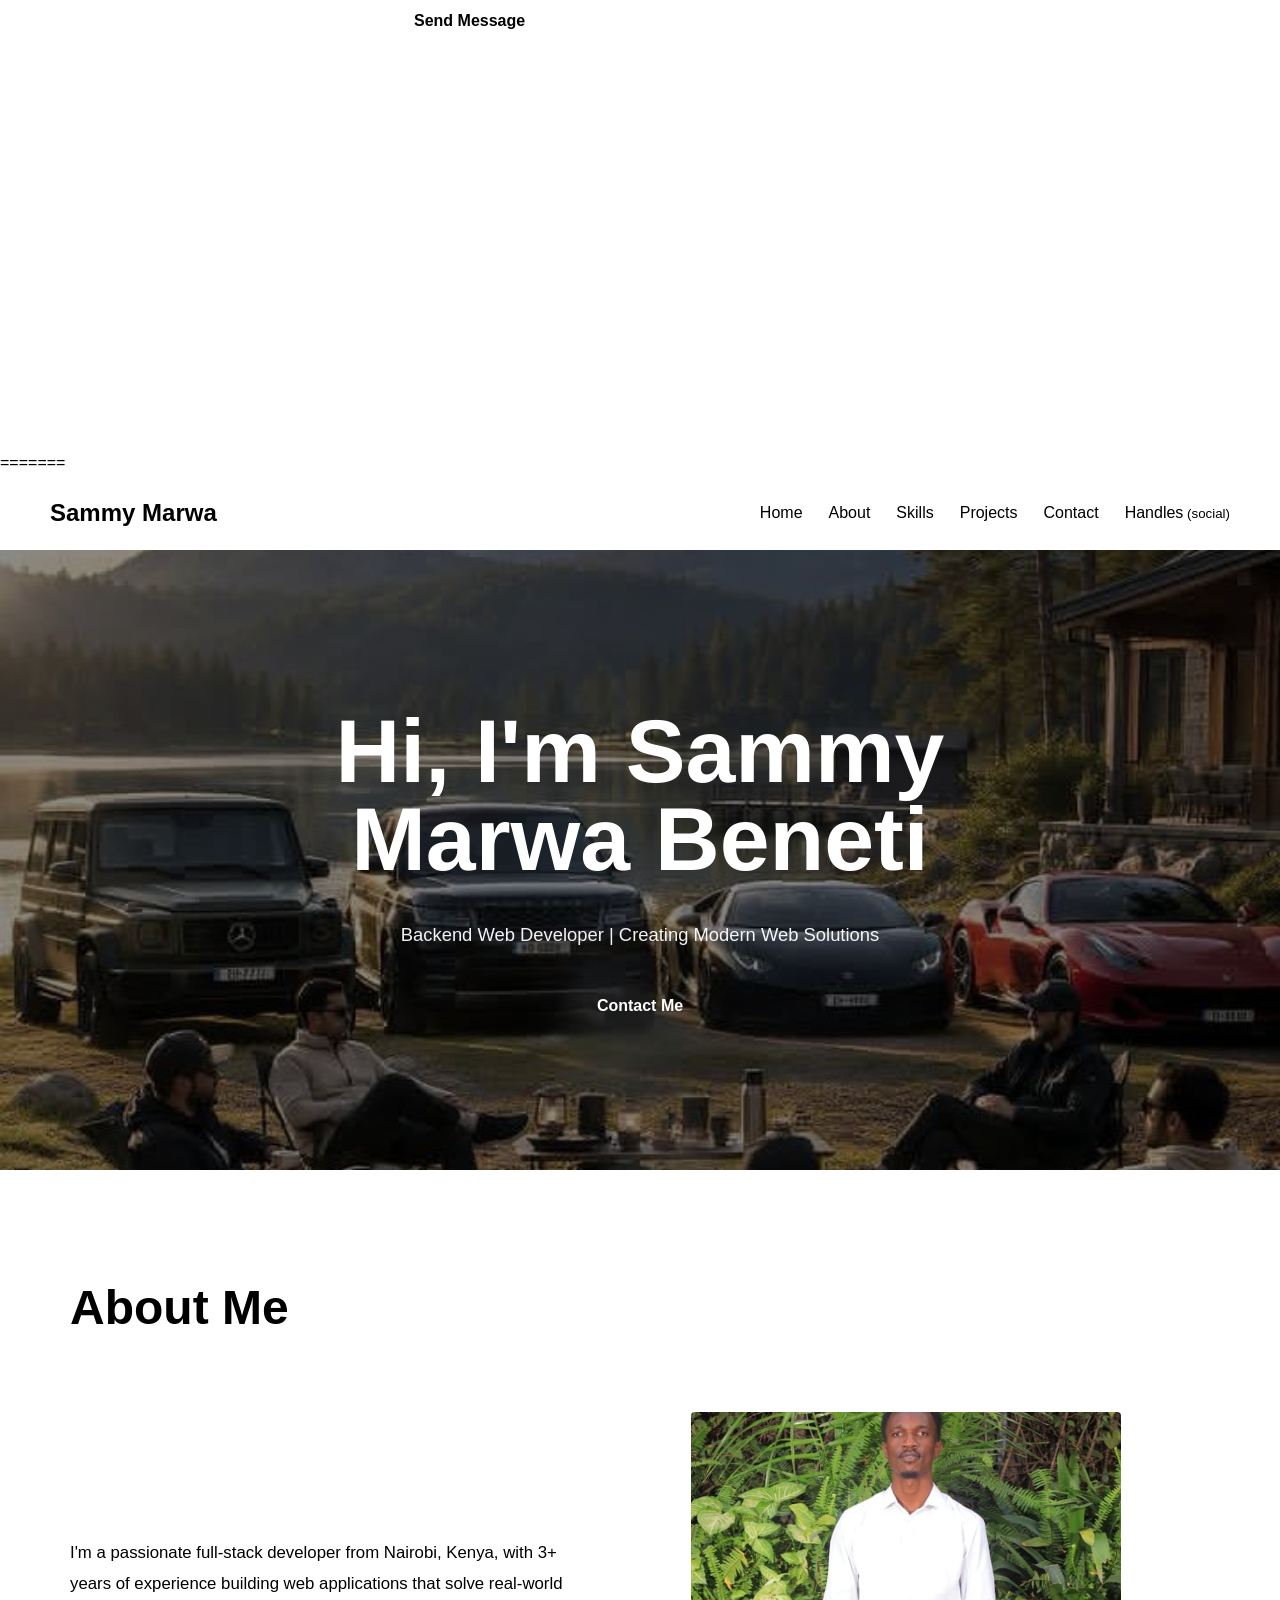
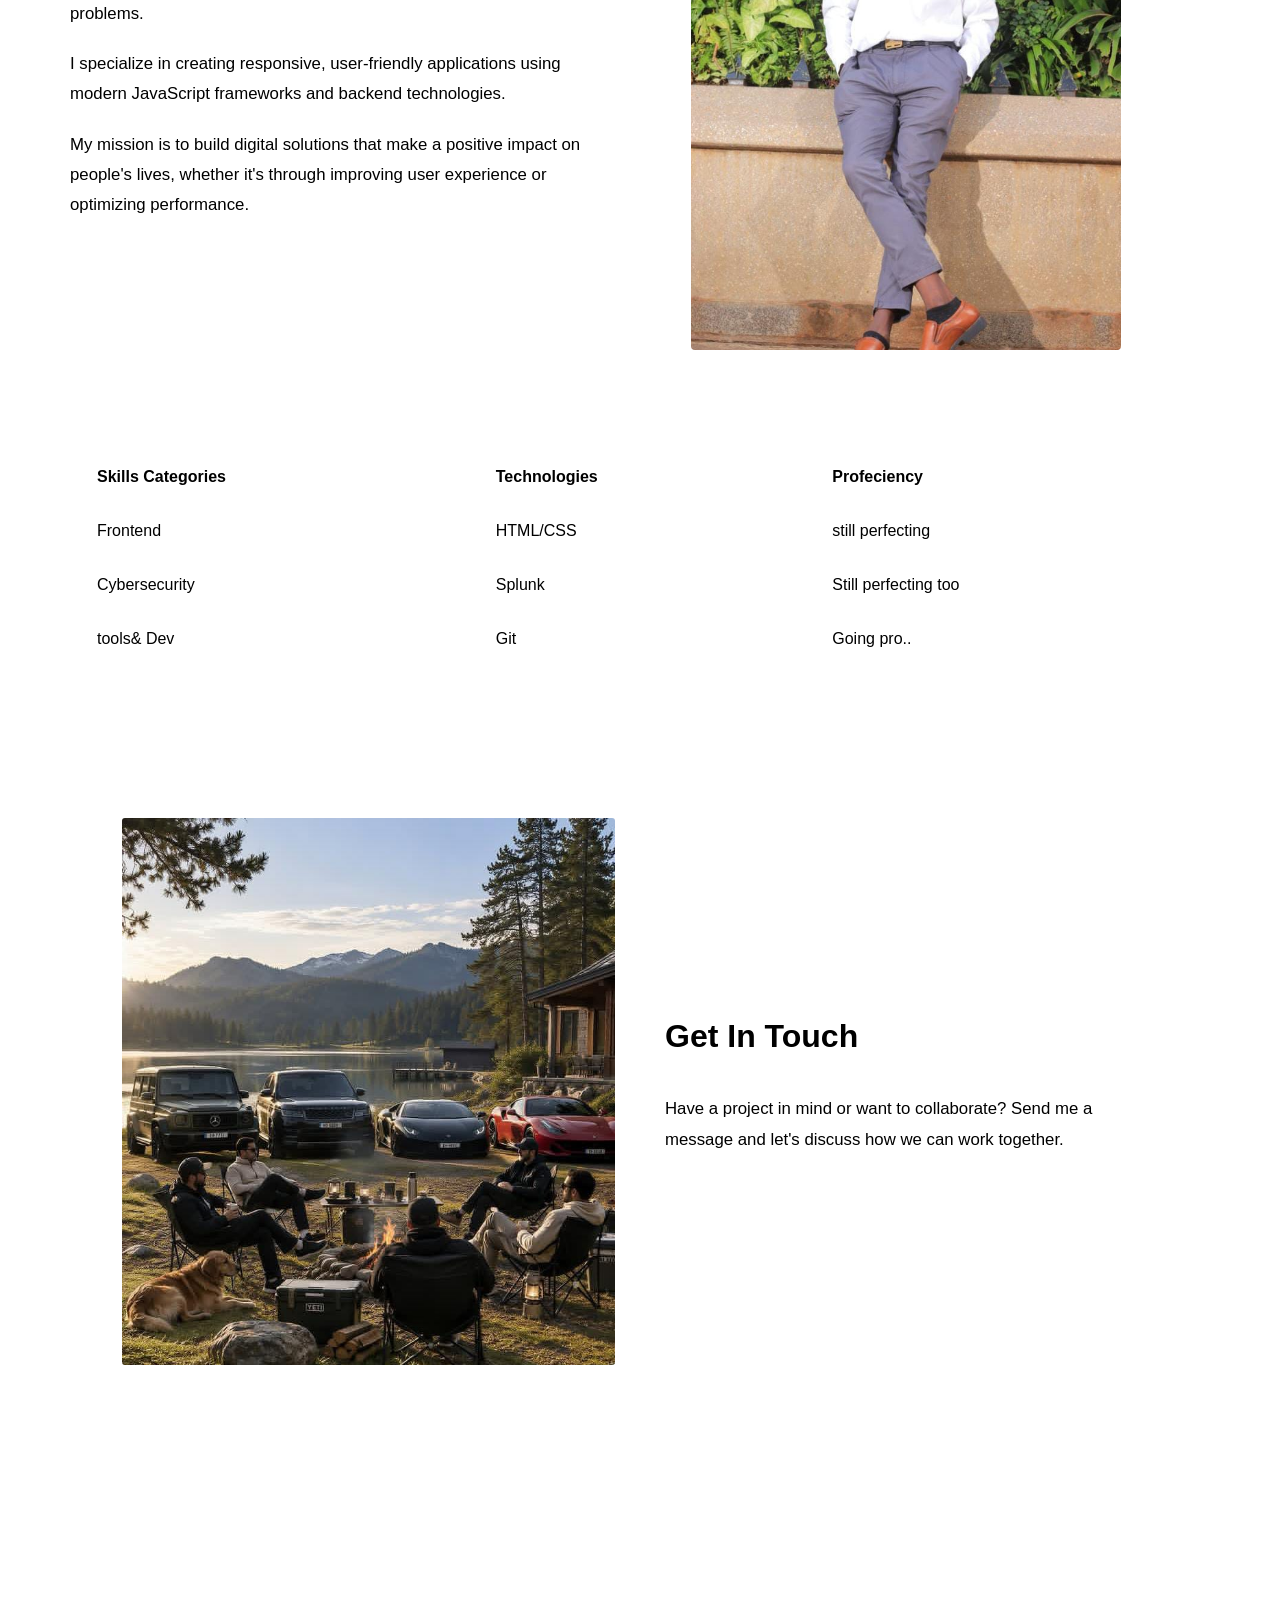
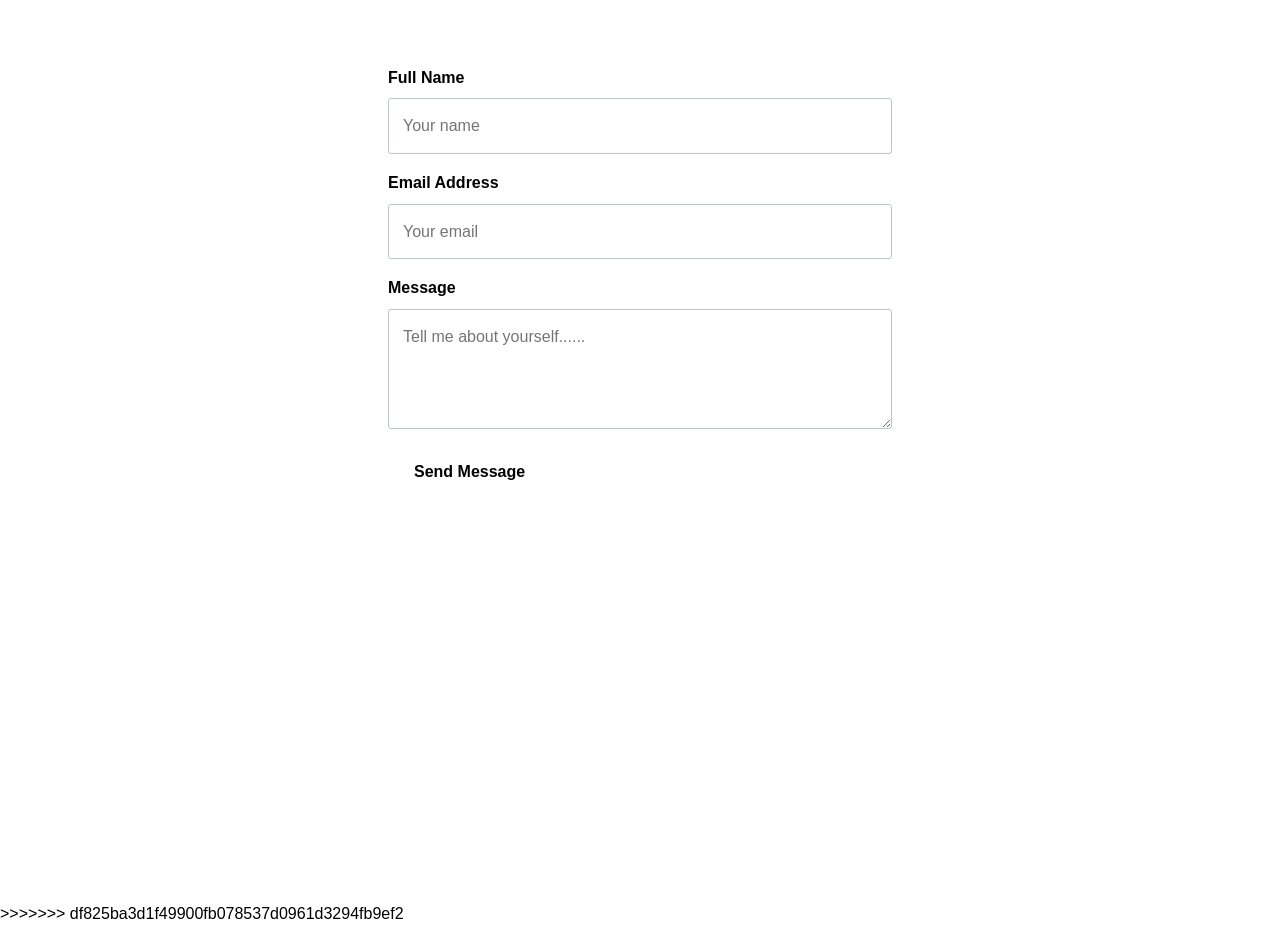
==== commit 18bc390f: "Merge branch 'main' of https://github.com/Sammarwa/Sam-s-personal-portfolio-website" ====
--- a/index.html
+++ b/index.html
@@ -1,3 +1,4 @@
+<<<<<<< HEAD
 <!DOCTYPE html>
 <html lang="en">
 <head>
@@ -132,4 +133,139 @@
     </footer>
     <script src="style.js"></script>
 </body>
+=======
+<!DOCTYPE html>
+<html lang="en">
+<head>
+    <meta charset="UTF-8">
+    <meta name="viewport" content="width=device-width, initial-scale=1.0">
+    <meta name="description" content="Personal portfolio website of Sammy Marwa">
+    <title>Personal Portfolio Website</title>
+    <link rel="stylesheet" href="style.css">
+</head>
+<body>
+    <!-- HEADER SECTION -->
+    <header>
+        <nav aria-label="Main navigation">
+            <a href="#home" class="logo">Sammy Marwa</a>
+            <ul>
+                <li><a href="#home">Home</a></li>
+                <li><a href="#about">About</a></li>
+                <li><a href="#skills">Skills</a></li>
+                <li><a href="#projects">Projects</a></li>
+                <li><a href="#contact">Contact</a></li>
+                <li><a href="#handles">Handles<small> (social)</small></a></li>
+            </ul>
+        </nav>
+    </header>
+    <!--HERO SECTION 2 -->
+    <section class="hero" id="home">
+        <h1>Hi, I'm Sammy Marwa Beneti</h1>
+        <p class="hero-subtitle">Backend Web Developer | Creating Modern Web Solutions</p>
+        <a href="#contact" class="cta-button">Contact Me</a>
+    </section>
+    <!--ABOUT SECTION 3 -->
+    <section id="about" class="about">
+        <div class="container">
+            <h2>About Me</h2>
+            <div class="about-grid">
+                <div class="about-text">
+                    <p>I'm a passionate full-stack developer
+                         from Nairobi, Kenya, with 3+ years of
+                          experience building web applications that
+                           solve real-world problems.</p>
+                    <p>I specialize in creating responsive, user-friendly
+                         applications using modern JavaScript frameworks
+                          and backend technologies.</p>
+                    <p>My mission is to build digital solutions that make 
+                        a positive impact on people's lives, whether it's 
+                        through improving user experience or optimizing 
+                        performance.</p>
+                </div>
+                <div class="about-image">
+                    <img src="images/sammy.jpg" alt="Portrait of Sammy Marwa">
+                </div>
+            </div>
+        </div>
+    </section>
+    <!--SKillS SECTION 4 -->
+    <table id="skills">
+        <thead>
+            <tr>
+                <th>Skills Categories</th>
+                <th>Technologies</th>
+                <th>Profeciency</th>
+            </tr>
+        </thead>
+        <tbody>
+            <tr>
+                <td>Frontend</td>
+                <td>HTML/CSS</td>
+                <td>still perfecting</td>
+            </tr>
+            <tr>
+                <td>Cybersecurity</td>
+                <td>Splunk</td>
+                <td>Still perfecting too</td>
+            </tr>
+            <tr>
+                <td>tools& Dev</td>
+                <td>Git</td>
+                <td>Going pro..</td>
+            </tr>
+        </tbody>
+    </table>
+    <!--PROJECT SECTION 5 -->
+    <section class="project-section" id="projects">
+        <div class="container">
+            <div class="project-card">
+                <div class="project-image"><img src="images/imagesproject1.jpg" alt="image of my project"></div>
+                <div class="project-info">
+                    <h3>Get In Touch</h3>
+                    <p>Have a project in mind or want to collaborate? Send
+                         me a message and let's discuss how we can work together.</p>
+                </div>
+            </div>
+        </div>
+    </section>
+    <!--CONTACT FORM 6 -->
+    <section class="contact-section">
+        <div class="container">
+            <form action="mailto:sammymarwa96@gmail.com" method="post" 
+            enctype="text/plain" id="contact" class="contact-form">
+                <div>
+                    <label for="name">Full Name</label><br>
+                    <input type="text" id="name" name="name" placeholder="Your name" 
+                    required>
+                </div>
+                <div>
+                    <label for="email">Email Address</label><br>
+                    <input type="email" name="email" id="email" placeholder="Your email" 
+                    required>
+                </div>
+                <label for="message">Message</label><br>
+                <textarea name="message" id="message" placeholder="Tell me about yourself......"
+                required ></textarea>
+                <button title="Send Message" type="submit">Send Message</button>
+            </form>
+        </div>
+    </section>
+    <!--FOOTER SECTION 7 -->
+    <footer>
+        <div>
+            <h3>Sammy Marwa</h3>
+            <div id="handles">
+                <a href="https://github.com/Sammarwa" target="_blank">GitHub</a>
+                <a href="https://www.linkedin.com/in/sammy-marwa-beneti" target="_blank">LinkedIn</a>
+                <a href="https://x.com/Sammymarwa6" target="_blank">Twitter</a>
+                <a href="https://www.instagram.com/marwa_.s.b/" target="_blank">Instagram</a>
+            </div>
+
+                <p>&copy; <span id="year">2026</span> Sammy Marwa</p>
+            </div>
+        </div>
+    </footer>
+</body>
+<script src="style.js"></script>
+>>>>>>> df825ba3d1f49900fb078537d0961d3294fb9ef2
 </html>
--- a/style.css
+++ b/style.css
@@ -1,3 +1,4 @@
+<<<<<<< HEAD
 @import url('https://fonts.googleapis.com/css2?family=DM+Sans:wght@400;500;600;700&family=Space+Grotesk:wght@500;600;700&display=swap');
 
 :root {
@@ -438,3 +439,362 @@
         padding: 13px 10px;
     }
 }
+=======
+@import url('https://fonts.googleapis.com/css2?family=DM+Sans:wght@400;500;600;700&family=Space+Grotesk:wght@500;600;700&display=swap');
+
+:root {
+    --ink: #17212b;
+    --muted: #607080;
+    --paper: #f4f7f5;
+    --white: #ffffff;
+    --blue: #1769ff;
+    --lime: #d4f36a;
+    --line: #dce5e1;
+    --shadow: 0 18px 45px rgba(23, 33, 43, 0.1);
+}
+
+* {
+    box-sizing: border-box;
+}
+
+html {
+    scroll-behavior: smooth;
+}
+
+body {
+    margin: 0;
+    font-family: 'DM Sans', sans-serif;
+    line-height: 1.6;
+    background: var(--paper);
+    color: var(--ink);
+}
+
+header {
+    background-color: rgba(255, 255, 255, 0.94);
+    padding: 18px 24px;
+    border-bottom: 1px solid var(--line);
+    position: sticky;
+    top: 0;
+    z-index: 10;
+    backdrop-filter: blur(14px);
+}
+
+nav {
+    display: flex;
+    justify-content: space-between;
+    align-items: center;
+    max-width: 1180px;
+    margin: 0 auto;
+}
+
+.logo {
+    font-family: 'Space Grotesk', sans-serif;
+    font-size: 24px;
+    font-weight: 700;
+    color: var(--ink);
+    text-decoration: none;
+}
+
+nav ul {
+    list-style: none;
+    display: flex;
+    gap: 26px;
+    padding: 0;
+    margin: 0;
+}
+
+nav a {
+    text-decoration: none;
+    color: var(--muted);
+    font-weight: 500;
+    transition: color 0.2s ease;
+}
+
+nav a:hover,
+nav a.active {
+    color: var(--blue);
+}
+
+.hero {
+    background: linear-gradient(rgba(0, 0, 0, 0.45), rgba(0, 0, 0, 0.45)), url("images/imagesproject1.jpg") center / cover no-repeat;
+    color: #ffffff;
+    min-height: 620px;
+    padding: 150px 24px 130px;
+    text-align: center;
+    display: grid;
+    place-content: center;
+    position: relative;
+}
+
+.hero h1 {
+    color: #ffffff;
+    margin: 0 auto 18px;
+    max-width: 850px;
+    font-family: 'Space Grotesk', sans-serif;
+    font-size: clamp(2.8rem, 7vw, 5.8rem);
+    line-height: 0.98;
+    font-weight: 700;
+}
+
+.hero-subtitle {
+    font-size: 1.15rem;
+    margin-bottom: 30px;
+    opacity: 0.95;
+}
+
+.cta-button {
+    background-color: var(--lime);
+    color: var(--ink);
+    padding: 14px 28px;
+    text-decoration: none;
+    border-radius: 4px;
+    font-weight: 600;
+    display: inline-block;
+    transition: transform 0.2s ease, background-color 0.2s ease;
+}
+
+.cta-button:hover {
+    background-color: #e4ff88;
+    transform: translateY(-3px);
+}
+
+.about,
+.project-section,
+.contact-section {
+    padding: 100px 24px;
+    background-color: var(--white);
+}
+
+.container {
+    max-width: 1180px;
+    margin: 0 auto;
+    padding: 0 20px;
+}
+
+h2 {
+    font-family: 'Space Grotesk', sans-serif;
+    font-size: clamp(2rem, 4vw, 3rem);
+    font-weight: 700;
+    margin: 0 0 28px;
+    border-bottom: 4px solid var(--lime);
+    padding-bottom: 7px;
+    display: inline-block;
+    color: var(--ink);
+}
+
+.about-grid {
+    display: grid;
+    grid-template-columns: 1fr 1fr;
+    gap: clamp(40px, 8vw, 110px);
+    align-items: center;
+    margin-top: 30px;
+}
+
+.about-text p {
+    margin-bottom: 20px;
+    line-height: 1.8;
+    font-size: 1.05rem;
+    color: var(--muted);
+}
+
+.about-image img {
+    width: 100%;
+    max-width: 430px;
+    aspect-ratio: 4 / 5;
+    object-fit: cover;
+    border-radius: 4px;
+    background: #dbeafe;
+    display: block;
+    box-shadow: var(--shadow);
+}
+
+#skills {
+    width: min(1130px, calc(100% - 48px));
+    margin: 0 auto;
+    border-collapse: collapse;
+    background: var(--white);
+    box-shadow: var(--shadow);
+    text-align: left;
+}
+
+#skills th,
+#skills td {
+    padding: 18px 22px;
+    border-bottom: 1px solid var(--line);
+}
+
+#skills th {
+    background: var(--ink);
+    color: var(--white);
+    font-family: 'Space Grotesk', sans-serif;
+    font-weight: 600;
+}
+
+#skills tr:last-child td {
+    border-bottom: 0;
+}
+
+#skills td:last-child {
+    color: var(--muted);
+}
+
+.project-card {
+    display: grid;
+    grid-template-columns: 1fr 1fr;
+    gap: 50px;
+    align-items: center;
+    background: var(--white);
+    padding: clamp(22px, 5vw, 52px);
+    border-radius: 4px;
+    box-shadow: var(--shadow);
+}
+
+.project-image {
+    min-height: 300px;
+    border-radius: 3px;
+    overflow: hidden;
+}
+
+.project-image img {
+    width: 100%;
+    height: 100%;
+    min-height: 300px;
+    display: block;
+    object-fit: cover;
+}
+
+.project-info h3 {
+    font-family: 'Space Grotesk', sans-serif;
+    margin-top: 0;
+    font-size: 2rem;
+}
+
+.project-info p {
+    color: var(--muted);
+    font-size: 1.05rem;
+    line-height: 1.8;
+}
+
+.contact-form {
+    max-width: 600px;
+    margin: 0 auto;
+    padding: clamp(24px, 5vw, 48px);
+    background: var(--paper);
+    border-radius: 4px;
+    box-shadow: var(--shadow);
+}
+
+.contact-form label {
+    font-weight: 700;
+}
+
+.contact-form input,
+.contact-form textarea {
+    width: 100%;
+    padding: 14px;
+    margin-top: 8px;
+    margin-bottom: 16px;
+    border: 1px solid #b9c9c1;
+    border-radius: 3px;
+    font: inherit;
+    background: var(--white);
+}
+
+.contact-form input:focus,
+.contact-form textarea:focus {
+    outline: 3px solid rgba(23, 105, 255, 0.2);
+    border-color: var(--blue);
+    box-sizing: border-box;
+}
+
+.contact-form textarea {
+    min-height: 120px;
+}
+
+.contact-form button {
+    background: var(--blue);
+    color: var(--white);
+    border: none;
+    padding: 14px 26px;
+    border-radius: 3px;
+    cursor: pointer;
+    font: inherit;
+    font-weight: 700;
+    transition: transform 0.2s ease, background-color 0.2s ease;
+}
+
+.contact-form button:hover {
+    background: #0d51ca;
+    transform: translateY(-2px);
+}
+
+footer {
+    background: var(--ink);
+    color: white;
+    padding: 52px 24px;
+    text-align: center;
+}
+
+footer a {
+    color: var(--lime);
+    margin: 0 8px;
+    text-decoration: none;
+    transition: color 0.2s ease;
+}
+
+footer a:hover {
+    color: var(--white);
+}
+
+@media (max-width: 768px) {
+    header {
+        padding: 15px 18px;
+    }
+
+    nav {
+        min-height: 34px;
+    }
+
+    nav ul {
+        gap: 12px;
+    }
+
+    nav a {
+        font-size: 0.9rem;
+    }
+
+    .hero {
+        min-height: 560px;
+        padding: 110px 18px 90px;
+    }
+
+    .hero-subtitle {
+        font-size: 1rem;
+    }
+
+    .about,
+    .project-section,
+    .contact-section {
+        padding: 72px 18px;
+    }
+
+    .about-grid,
+    .project-card {
+        grid-template-columns: 1fr;
+    }
+
+    .about-image img {
+        max-width: 100%;
+    }
+
+    #skills {
+        width: calc(100% - 36px);
+        font-size: 0.88rem;
+    }
+
+    #skills th,
+    #skills td {
+        padding: 13px 10px;
+    }
+}
+>>>>>>> df825ba3d1f49900fb078537d0961d3294fb9ef2
--- a/style.css
+++ b/style.css
@@ -1,3 +1,4 @@
+<<<<<<< HEAD
 @import url('https://fonts.googleapis.com/css2?family=DM+Sans:wght@400;500;600;700&family=Space+Grotesk:wght@500;600;700&display=swap');
 
 :root {
@@ -438,3 +439,362 @@
         padding: 13px 10px;
     }
 }
+=======
+@import url('https://fonts.googleapis.com/css2?family=DM+Sans:wght@400;500;600;700&family=Space+Grotesk:wght@500;600;700&display=swap');
+
+:root {
+    --ink: #17212b;
+    --muted: #607080;
+    --paper: #f4f7f5;
+    --white: #ffffff;
+    --blue: #1769ff;
+    --lime: #d4f36a;
+    --line: #dce5e1;
+    --shadow: 0 18px 45px rgba(23, 33, 43, 0.1);
+}
+
+* {
+    box-sizing: border-box;
+}
+
+html {
+    scroll-behavior: smooth;
+}
+
+body {
+    margin: 0;
+    font-family: 'DM Sans', sans-serif;
+    line-height: 1.6;
+    background: var(--paper);
+    color: var(--ink);
+}
+
+header {
+    background-color: rgba(255, 255, 255, 0.94);
+    padding: 18px 24px;
+    border-bottom: 1px solid var(--line);
+    position: sticky;
+    top: 0;
+    z-index: 10;
+    backdrop-filter: blur(14px);
+}
+
+nav {
+    display: flex;
+    justify-content: space-between;
+    align-items: center;
+    max-width: 1180px;
+    margin: 0 auto;
+}
+
+.logo {
+    font-family: 'Space Grotesk', sans-serif;
+    font-size: 24px;
+    font-weight: 700;
+    color: var(--ink);
+    text-decoration: none;
+}
+
+nav ul {
+    list-style: none;
+    display: flex;
+    gap: 26px;
+    padding: 0;
+    margin: 0;
+}
+
+nav a {
+    text-decoration: none;
+    color: var(--muted);
+    font-weight: 500;
+    transition: color 0.2s ease;
+}
+
+nav a:hover,
+nav a.active {
+    color: var(--blue);
+}
+
+.hero {
+    background: linear-gradient(rgba(0, 0, 0, 0.45), rgba(0, 0, 0, 0.45)), url("images/imagesproject1.jpg") center / cover no-repeat;
+    color: #ffffff;
+    min-height: 620px;
+    padding: 150px 24px 130px;
+    text-align: center;
+    display: grid;
+    place-content: center;
+    position: relative;
+}
+
+.hero h1 {
+    color: #ffffff;
+    margin: 0 auto 18px;
+    max-width: 850px;
+    font-family: 'Space Grotesk', sans-serif;
+    font-size: clamp(2.8rem, 7vw, 5.8rem);
+    line-height: 0.98;
+    font-weight: 700;
+}
+
+.hero-subtitle {
+    font-size: 1.15rem;
+    margin-bottom: 30px;
+    opacity: 0.95;
+}
+
+.cta-button {
+    background-color: var(--lime);
+    color: var(--ink);
+    padding: 14px 28px;
+    text-decoration: none;
+    border-radius: 4px;
+    font-weight: 600;
+    display: inline-block;
+    transition: transform 0.2s ease, background-color 0.2s ease;
+}
+
+.cta-button:hover {
+    background-color: #e4ff88;
+    transform: translateY(-3px);
+}
+
+.about,
+.project-section,
+.contact-section {
+    padding: 100px 24px;
+    background-color: var(--white);
+}
+
+.container {
+    max-width: 1180px;
+    margin: 0 auto;
+    padding: 0 20px;
+}
+
+h2 {
+    font-family: 'Space Grotesk', sans-serif;
+    font-size: clamp(2rem, 4vw, 3rem);
+    font-weight: 700;
+    margin: 0 0 28px;
+    border-bottom: 4px solid var(--lime);
+    padding-bottom: 7px;
+    display: inline-block;
+    color: var(--ink);
+}
+
+.about-grid {
+    display: grid;
+    grid-template-columns: 1fr 1fr;
+    gap: clamp(40px, 8vw, 110px);
+    align-items: center;
+    margin-top: 30px;
+}
+
+.about-text p {
+    margin-bottom: 20px;
+    line-height: 1.8;
+    font-size: 1.05rem;
+    color: var(--muted);
+}
+
+.about-image img {
+    width: 100%;
+    max-width: 430px;
+    aspect-ratio: 4 / 5;
+    object-fit: cover;
+    border-radius: 4px;
+    background: #dbeafe;
+    display: block;
+    box-shadow: var(--shadow);
+}
+
+#skills {
+    width: min(1130px, calc(100% - 48px));
+    margin: 0 auto;
+    border-collapse: collapse;
+    background: var(--white);
+    box-shadow: var(--shadow);
+    text-align: left;
+}
+
+#skills th,
+#skills td {
+    padding: 18px 22px;
+    border-bottom: 1px solid var(--line);
+}
+
+#skills th {
+    background: var(--ink);
+    color: var(--white);
+    font-family: 'Space Grotesk', sans-serif;
+    font-weight: 600;
+}
+
+#skills tr:last-child td {
+    border-bottom: 0;
+}
+
+#skills td:last-child {
+    color: var(--muted);
+}
+
+.project-card {
+    display: grid;
+    grid-template-columns: 1fr 1fr;
+    gap: 50px;
+    align-items: center;
+    background: var(--white);
+    padding: clamp(22px, 5vw, 52px);
+    border-radius: 4px;
+    box-shadow: var(--shadow);
+}
+
+.project-image {
+    min-height: 300px;
+    border-radius: 3px;
+    overflow: hidden;
+}
+
+.project-image img {
+    width: 100%;
+    height: 100%;
+    min-height: 300px;
+    display: block;
+    object-fit: cover;
+}
+
+.project-info h3 {
+    font-family: 'Space Grotesk', sans-serif;
+    margin-top: 0;
+    font-size: 2rem;
+}
+
+.project-info p {
+    color: var(--muted);
+    font-size: 1.05rem;
+    line-height: 1.8;
+}
+
+.contact-form {
+    max-width: 600px;
+    margin: 0 auto;
+    padding: clamp(24px, 5vw, 48px);
+    background: var(--paper);
+    border-radius: 4px;
+    box-shadow: var(--shadow);
+}
+
+.contact-form label {
+    font-weight: 700;
+}
+
+.contact-form input,
+.contact-form textarea {
+    width: 100%;
+    padding: 14px;
+    margin-top: 8px;
+    margin-bottom: 16px;
+    border: 1px solid #b9c9c1;
+    border-radius: 3px;
+    font: inherit;
+    background: var(--white);
+}
+
+.contact-form input:focus,
+.contact-form textarea:focus {
+    outline: 3px solid rgba(23, 105, 255, 0.2);
+    border-color: var(--blue);
+    box-sizing: border-box;
+}
+
+.contact-form textarea {
+    min-height: 120px;
+}
+
+.contact-form button {
+    background: var(--blue);
+    color: var(--white);
+    border: none;
+    padding: 14px 26px;
+    border-radius: 3px;
+    cursor: pointer;
+    font: inherit;
+    font-weight: 700;
+    transition: transform 0.2s ease, background-color 0.2s ease;
+}
+
+.contact-form button:hover {
+    background: #0d51ca;
+    transform: translateY(-2px);
+}
+
+footer {
+    background: var(--ink);
+    color: white;
+    padding: 52px 24px;
+    text-align: center;
+}
+
+footer a {
+    color: var(--lime);
+    margin: 0 8px;
+    text-decoration: none;
+    transition: color 0.2s ease;
+}
+
+footer a:hover {
+    color: var(--white);
+}
+
+@media (max-width: 768px) {
+    header {
+        padding: 15px 18px;
+    }
+
+    nav {
+        min-height: 34px;
+    }
+
+    nav ul {
+        gap: 12px;
+    }
+
+    nav a {
+        font-size: 0.9rem;
+    }
+
+    .hero {
+        min-height: 560px;
+        padding: 110px 18px 90px;
+    }
+
+    .hero-subtitle {
+        font-size: 1rem;
+    }
+
+    .about,
+    .project-section,
+    .contact-section {
+        padding: 72px 18px;
+    }
+
+    .about-grid,
+    .project-card {
+        grid-template-columns: 1fr;
+    }
+
+    .about-image img {
+        max-width: 100%;
+    }
+
+    #skills {
+        width: calc(100% - 36px);
+        font-size: 0.88rem;
+    }
+
+    #skills th,
+    #skills td {
+        padding: 13px 10px;
+    }
+}
+>>>>>>> df825ba3d1f49900fb078537d0961d3294fb9ef2
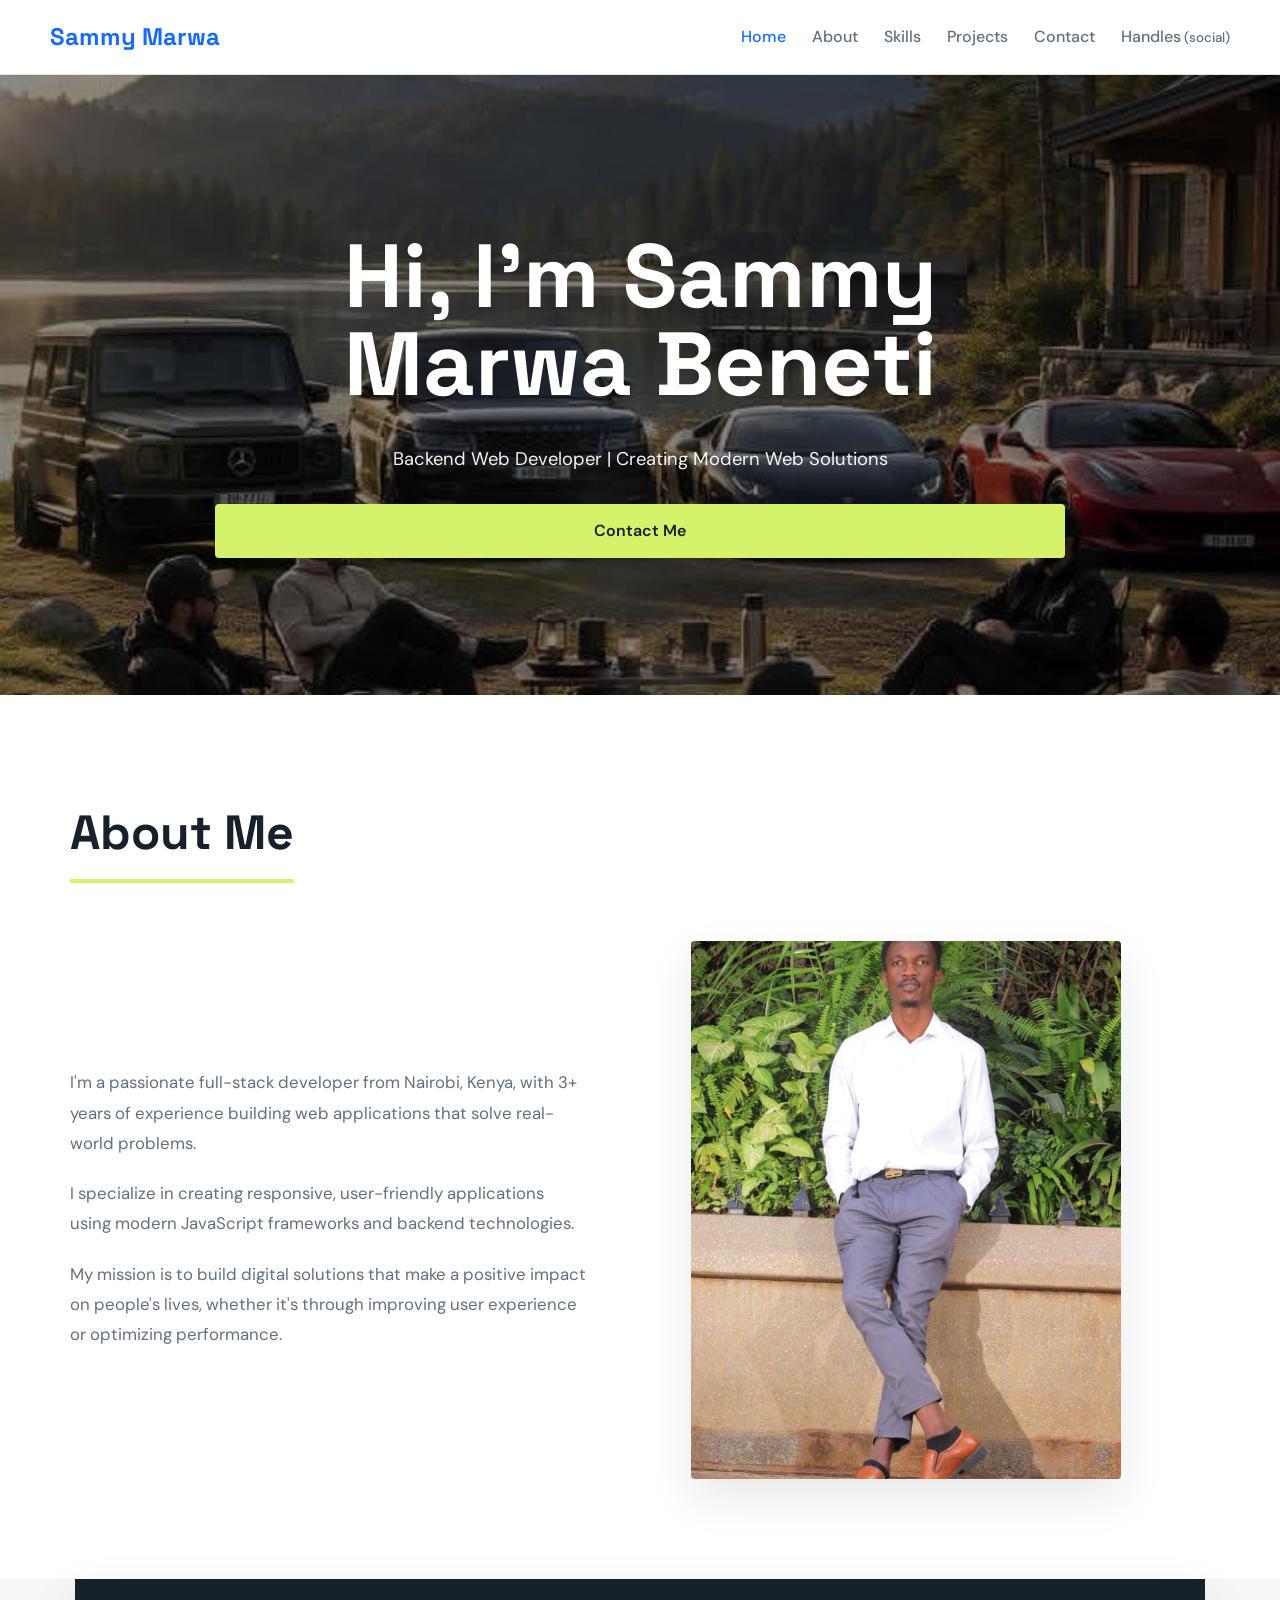
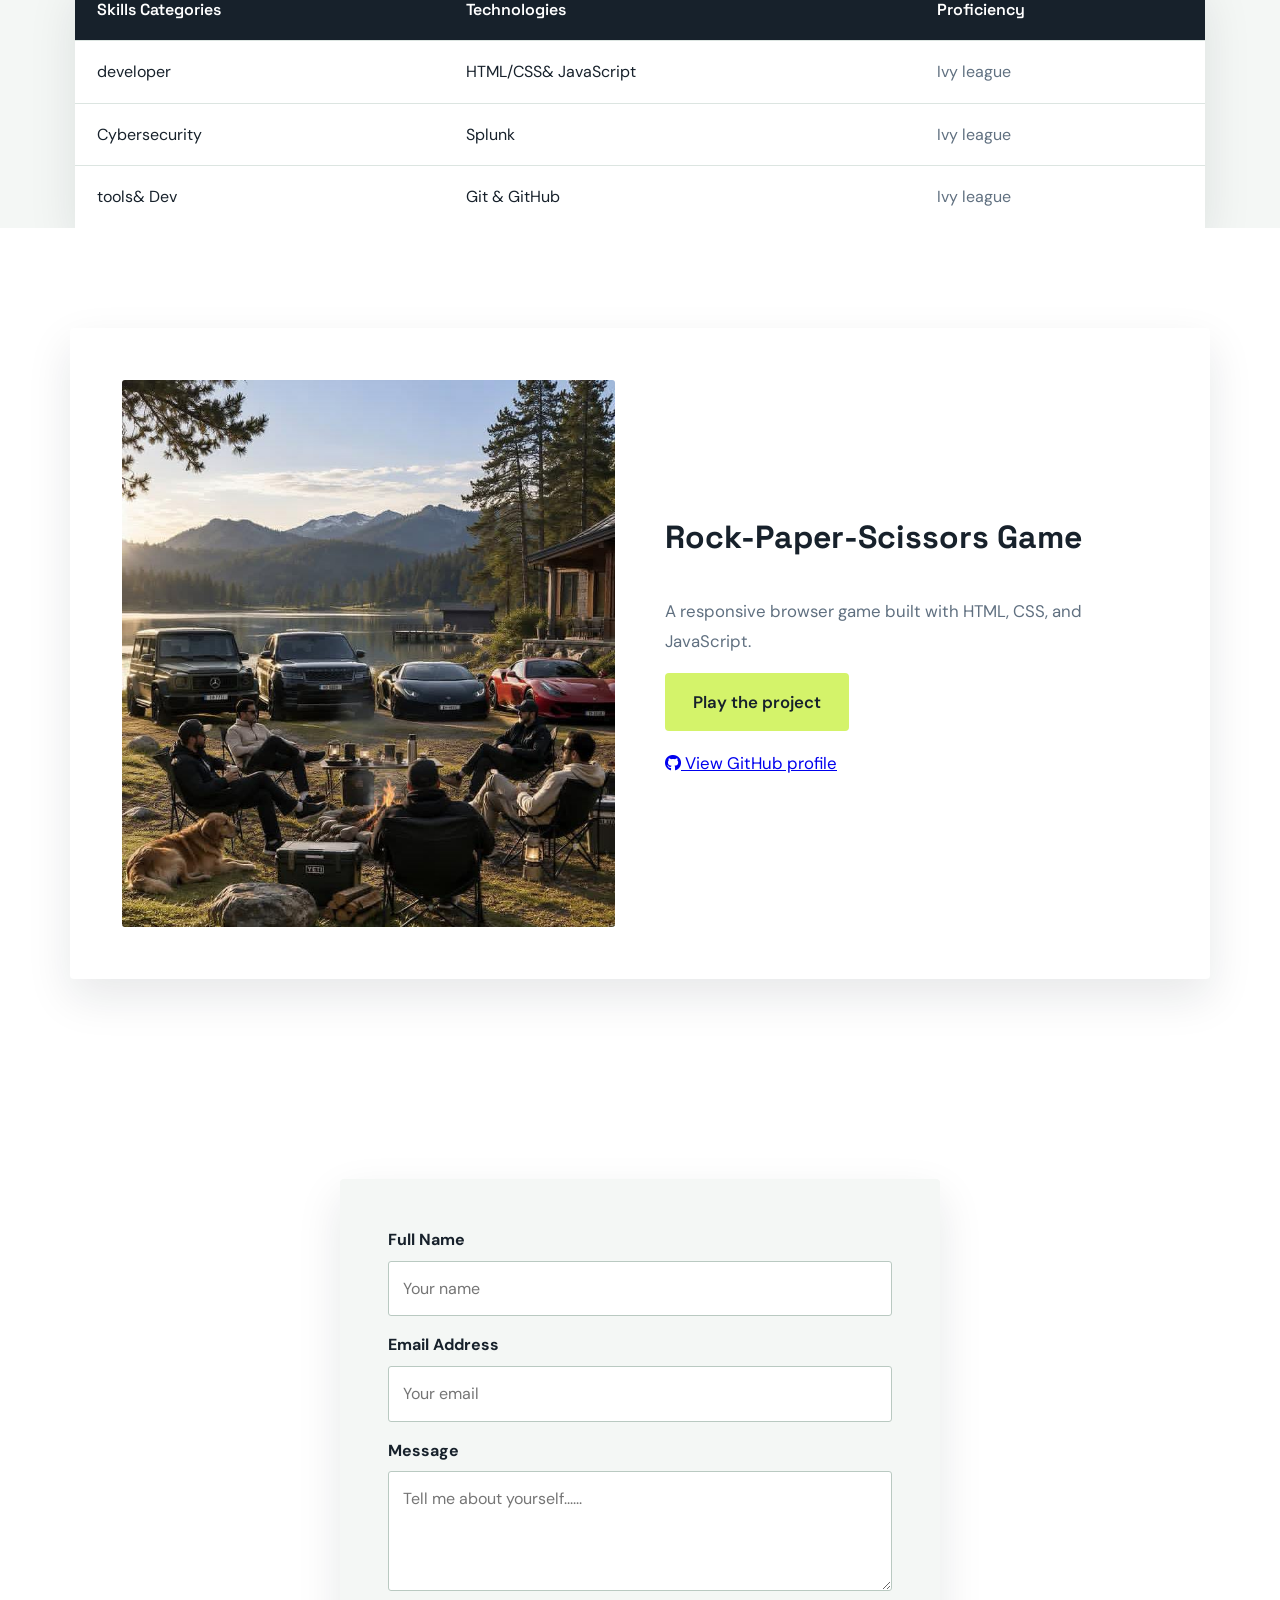
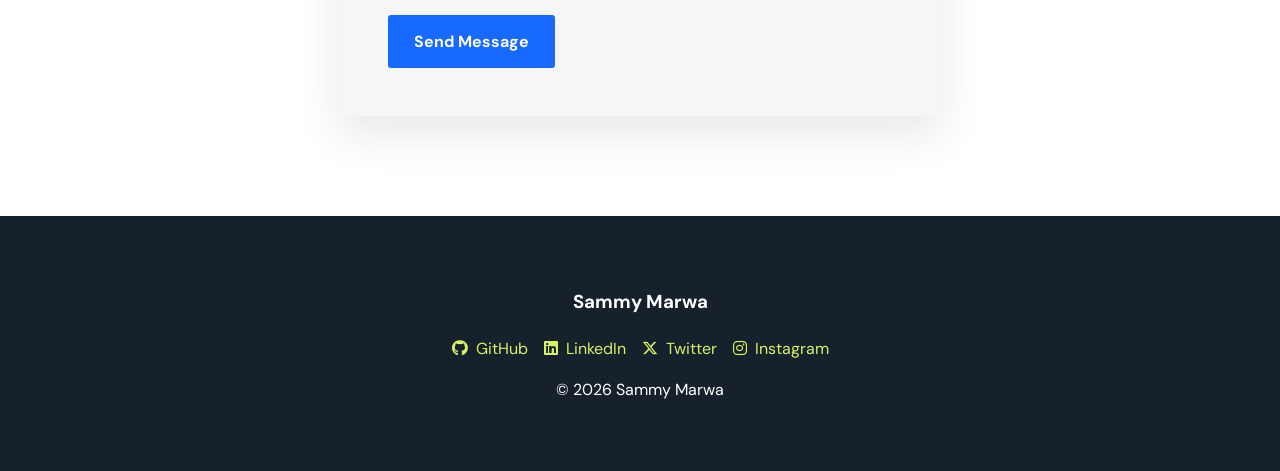
==== commit 8d1f4600: "Finalize portfolio project and icons" ====
--- a/index.html
+++ b/index.html
@@ -1,4 +1,3 @@
-<<<<<<< HEAD
 <!DOCTYPE html>
 <html lang="en">
 <head>
@@ -87,10 +86,10 @@
             <div class="project-card">
                 <div class="project-image"><img src="images/imagesproject1.jpg" alt="image of my project"></div>
                 <div class="project-info">
-                    <h3>Get In Touch</h3>
-                   <ul><li> <a href="project27.html">Detailed project1 description</a></li></ul>
-                    <p>Have a project in mind or want to collaborate? Send
-                         me a message and let's discuss how we can work together.</p>
+                    <h3>Rock-Paper-Scissors Game</h3>
+                    <p>A responsive browser game built with HTML, CSS, and JavaScript.</p>
+                    <p><a class="cta-button" href="project1.html">Play the project</a></p>
+                    <p><a href="https://github.com/Sammarwa" target="_blank" rel="noopener noreferrer"><i class="fa-brands fa-github" aria-hidden="true"></i> View GitHub profile</a></p>
                 </div>
             </div>
         </div>
@@ -133,139 +132,4 @@
     </footer>
     <script src="style.js"></script>
 </body>
-=======
-<!DOCTYPE html>
-<html lang="en">
-<head>
-    <meta charset="UTF-8">
-    <meta name="viewport" content="width=device-width, initial-scale=1.0">
-    <meta name="description" content="Personal portfolio website of Sammy Marwa">
-    <title>Personal Portfolio Website</title>
-    <link rel="stylesheet" href="style.css">
-</head>
-<body>
-    <!-- HEADER SECTION -->
-    <header>
-        <nav aria-label="Main navigation">
-            <a href="#home" class="logo">Sammy Marwa</a>
-            <ul>
-                <li><a href="#home">Home</a></li>
-                <li><a href="#about">About</a></li>
-                <li><a href="#skills">Skills</a></li>
-                <li><a href="#projects">Projects</a></li>
-                <li><a href="#contact">Contact</a></li>
-                <li><a href="#handles">Handles<small> (social)</small></a></li>
-            </ul>
-        </nav>
-    </header>
-    <!--HERO SECTION 2 -->
-    <section class="hero" id="home">
-        <h1>Hi, I'm Sammy Marwa Beneti</h1>
-        <p class="hero-subtitle">Backend Web Developer | Creating Modern Web Solutions</p>
-        <a href="#contact" class="cta-button">Contact Me</a>
-    </section>
-    <!--ABOUT SECTION 3 -->
-    <section id="about" class="about">
-        <div class="container">
-            <h2>About Me</h2>
-            <div class="about-grid">
-                <div class="about-text">
-                    <p>I'm a passionate full-stack developer
-                         from Nairobi, Kenya, with 3+ years of
-                          experience building web applications that
-                           solve real-world problems.</p>
-                    <p>I specialize in creating responsive, user-friendly
-                         applications using modern JavaScript frameworks
-                          and backend technologies.</p>
-                    <p>My mission is to build digital solutions that make 
-                        a positive impact on people's lives, whether it's 
-                        through improving user experience or optimizing 
-                        performance.</p>
-                </div>
-                <div class="about-image">
-                    <img src="images/sammy.jpg" alt="Portrait of Sammy Marwa">
-                </div>
-            </div>
-        </div>
-    </section>
-    <!--SKillS SECTION 4 -->
-    <table id="skills">
-        <thead>
-            <tr>
-                <th>Skills Categories</th>
-                <th>Technologies</th>
-                <th>Profeciency</th>
-            </tr>
-        </thead>
-        <tbody>
-            <tr>
-                <td>Frontend</td>
-                <td>HTML/CSS</td>
-                <td>still perfecting</td>
-            </tr>
-            <tr>
-                <td>Cybersecurity</td>
-                <td>Splunk</td>
-                <td>Still perfecting too</td>
-            </tr>
-            <tr>
-                <td>tools& Dev</td>
-                <td>Git</td>
-                <td>Going pro..</td>
-            </tr>
-        </tbody>
-    </table>
-    <!--PROJECT SECTION 5 -->
-    <section class="project-section" id="projects">
-        <div class="container">
-            <div class="project-card">
-                <div class="project-image"><img src="images/imagesproject1.jpg" alt="image of my project"></div>
-                <div class="project-info">
-                    <h3>Get In Touch</h3>
-                    <p>Have a project in mind or want to collaborate? Send
-                         me a message and let's discuss how we can work together.</p>
-                </div>
-            </div>
-        </div>
-    </section>
-    <!--CONTACT FORM 6 -->
-    <section class="contact-section">
-        <div class="container">
-            <form action="mailto:sammymarwa96@gmail.com" method="post" 
-            enctype="text/plain" id="contact" class="contact-form">
-                <div>
-                    <label for="name">Full Name</label><br>
-                    <input type="text" id="name" name="name" placeholder="Your name" 
-                    required>
-                </div>
-                <div>
-                    <label for="email">Email Address</label><br>
-                    <input type="email" name="email" id="email" placeholder="Your email" 
-                    required>
-                </div>
-                <label for="message">Message</label><br>
-                <textarea name="message" id="message" placeholder="Tell me about yourself......"
-                required ></textarea>
-                <button title="Send Message" type="submit">Send Message</button>
-            </form>
-        </div>
-    </section>
-    <!--FOOTER SECTION 7 -->
-    <footer>
-        <div>
-            <h3>Sammy Marwa</h3>
-            <div id="handles">
-                <a href="https://github.com/Sammarwa" target="_blank">GitHub</a>
-                <a href="https://www.linkedin.com/in/sammy-marwa-beneti" target="_blank">LinkedIn</a>
-                <a href="https://x.com/Sammymarwa6" target="_blank">Twitter</a>
-                <a href="https://www.instagram.com/marwa_.s.b/" target="_blank">Instagram</a>
-            </div>
-
-                <p>&copy; <span id="year">2026</span> Sammy Marwa</p>
-            </div>
-        </div>
-    </footer>
-</body>
-<script src="style.js"></script>
->>>>>>> df825ba3d1f49900fb078537d0961d3294fb9ef2
 </html>
--- a/style.css
+++ b/style.css
@@ -1,4 +1,3 @@
-<<<<<<< HEAD
 @import url('https://fonts.googleapis.com/css2?family=DM+Sans:wght@400;500;600;700&family=Space+Grotesk:wght@500;600;700&display=swap');
 
 :root {
@@ -260,6 +259,70 @@
     color: var(--muted);
     font-size: 1.05rem;
     line-height: 1.8;
+}
+
+.game-container {
+    text-align: center;
+}
+
+.project-lede {
+    color: var(--muted);
+    font-size: 1.1rem;
+}
+
+.game-panel {
+    max-width: 760px;
+    margin: 36px auto;
+    padding: clamp(24px, 5vw, 48px);
+    background: var(--white);
+    box-shadow: var(--shadow);
+}
+
+#game-result {
+    min-height: 52px;
+    margin: 0 0 28px;
+    font-family: 'Space Grotesk', sans-serif;
+    font-size: 1.25rem;
+    font-weight: 600;
+}
+
+.game-actions {
+    display: flex;
+    justify-content: center;
+    gap: 12px;
+    flex-wrap: wrap;
+}
+
+.game-button {
+    display: inline-flex;
+    align-items: center;
+    gap: 9px;
+    min-width: 132px;
+    justify-content: center;
+    padding: 13px 18px;
+    border: 0;
+    border-radius: 4px;
+    background: var(--ink);
+    color: var(--white);
+    font: inherit;
+    font-weight: 600;
+    cursor: pointer;
+    transition: background-color 0.2s ease, transform 0.2s ease;
+}
+
+.game-button:hover,
+.game-button:focus-visible {
+    background: var(--blue);
+    transform: translateY(-2px);
+}
+
+.game-container > p:last-child {
+    color: var(--muted);
+}
+
+.game-container > p:last-child a {
+    color: var(--blue);
+    font-weight: 600;
 }
 
 .contact-form {
@@ -439,362 +502,3 @@
         padding: 13px 10px;
     }
 }
-=======
-@import url('https://fonts.googleapis.com/css2?family=DM+Sans:wght@400;500;600;700&family=Space+Grotesk:wght@500;600;700&display=swap');
-
-:root {
-    --ink: #17212b;
-    --muted: #607080;
-    --paper: #f4f7f5;
-    --white: #ffffff;
-    --blue: #1769ff;
-    --lime: #d4f36a;
-    --line: #dce5e1;
-    --shadow: 0 18px 45px rgba(23, 33, 43, 0.1);
-}
-
-* {
-    box-sizing: border-box;
-}
-
-html {
-    scroll-behavior: smooth;
-}
-
-body {
-    margin: 0;
-    font-family: 'DM Sans', sans-serif;
-    line-height: 1.6;
-    background: var(--paper);
-    color: var(--ink);
-}
-
-header {
-    background-color: rgba(255, 255, 255, 0.94);
-    padding: 18px 24px;
-    border-bottom: 1px solid var(--line);
-    position: sticky;
-    top: 0;
-    z-index: 10;
-    backdrop-filter: blur(14px);
-}
-
-nav {
-    display: flex;
-    justify-content: space-between;
-    align-items: center;
-    max-width: 1180px;
-    margin: 0 auto;
-}
-
-.logo {
-    font-family: 'Space Grotesk', sans-serif;
-    font-size: 24px;
-    font-weight: 700;
-    color: var(--ink);
-    text-decoration: none;
-}
-
-nav ul {
-    list-style: none;
-    display: flex;
-    gap: 26px;
-    padding: 0;
-    margin: 0;
-}
-
-nav a {
-    text-decoration: none;
-    color: var(--muted);
-    font-weight: 500;
-    transition: color 0.2s ease;
-}
-
-nav a:hover,
-nav a.active {
-    color: var(--blue);
-}
-
-.hero {
-    background: linear-gradient(rgba(0, 0, 0, 0.45), rgba(0, 0, 0, 0.45)), url("images/imagesproject1.jpg") center / cover no-repeat;
-    color: #ffffff;
-    min-height: 620px;
-    padding: 150px 24px 130px;
-    text-align: center;
-    display: grid;
-    place-content: center;
-    position: relative;
-}
-
-.hero h1 {
-    color: #ffffff;
-    margin: 0 auto 18px;
-    max-width: 850px;
-    font-family: 'Space Grotesk', sans-serif;
-    font-size: clamp(2.8rem, 7vw, 5.8rem);
-    line-height: 0.98;
-    font-weight: 700;
-}
-
-.hero-subtitle {
-    font-size: 1.15rem;
-    margin-bottom: 30px;
-    opacity: 0.95;
-}
-
-.cta-button {
-    background-color: var(--lime);
-    color: var(--ink);
-    padding: 14px 28px;
-    text-decoration: none;
-    border-radius: 4px;
-    font-weight: 600;
-    display: inline-block;
-    transition: transform 0.2s ease, background-color 0.2s ease;
-}
-
-.cta-button:hover {
-    background-color: #e4ff88;
-    transform: translateY(-3px);
-}
-
-.about,
-.project-section,
-.contact-section {
-    padding: 100px 24px;
-    background-color: var(--white);
-}
-
-.container {
-    max-width: 1180px;
-    margin: 0 auto;
-    padding: 0 20px;
-}
-
-h2 {
-    font-family: 'Space Grotesk', sans-serif;
-    font-size: clamp(2rem, 4vw, 3rem);
-    font-weight: 700;
-    margin: 0 0 28px;
-    border-bottom: 4px solid var(--lime);
-    padding-bottom: 7px;
-    display: inline-block;
-    color: var(--ink);
-}
-
-.about-grid {
-    display: grid;
-    grid-template-columns: 1fr 1fr;
-    gap: clamp(40px, 8vw, 110px);
-    align-items: center;
-    margin-top: 30px;
-}
-
-.about-text p {
-    margin-bottom: 20px;
-    line-height: 1.8;
-    font-size: 1.05rem;
-    color: var(--muted);
-}
-
-.about-image img {
-    width: 100%;
-    max-width: 430px;
-    aspect-ratio: 4 / 5;
-    object-fit: cover;
-    border-radius: 4px;
-    background: #dbeafe;
-    display: block;
-    box-shadow: var(--shadow);
-}
-
-#skills {
-    width: min(1130px, calc(100% - 48px));
-    margin: 0 auto;
-    border-collapse: collapse;
-    background: var(--white);
-    box-shadow: var(--shadow);
-    text-align: left;
-}
-
-#skills th,
-#skills td {
-    padding: 18px 22px;
-    border-bottom: 1px solid var(--line);
-}
-
-#skills th {
-    background: var(--ink);
-    color: var(--white);
-    font-family: 'Space Grotesk', sans-serif;
-    font-weight: 600;
-}
-
-#skills tr:last-child td {
-    border-bottom: 0;
-}
-
-#skills td:last-child {
-    color: var(--muted);
-}
-
-.project-card {
-    display: grid;
-    grid-template-columns: 1fr 1fr;
-    gap: 50px;
-    align-items: center;
-    background: var(--white);
-    padding: clamp(22px, 5vw, 52px);
-    border-radius: 4px;
-    box-shadow: var(--shadow);
-}
-
-.project-image {
-    min-height: 300px;
-    border-radius: 3px;
-    overflow: hidden;
-}
-
-.project-image img {
-    width: 100%;
-    height: 100%;
-    min-height: 300px;
-    display: block;
-    object-fit: cover;
-}
-
-.project-info h3 {
-    font-family: 'Space Grotesk', sans-serif;
-    margin-top: 0;
-    font-size: 2rem;
-}
-
-.project-info p {
-    color: var(--muted);
-    font-size: 1.05rem;
-    line-height: 1.8;
-}
-
-.contact-form {
-    max-width: 600px;
-    margin: 0 auto;
-    padding: clamp(24px, 5vw, 48px);
-    background: var(--paper);
-    border-radius: 4px;
-    box-shadow: var(--shadow);
-}
-
-.contact-form label {
-    font-weight: 700;
-}
-
-.contact-form input,
-.contact-form textarea {
-    width: 100%;
-    padding: 14px;
-    margin-top: 8px;
-    margin-bottom: 16px;
-    border: 1px solid #b9c9c1;
-    border-radius: 3px;
-    font: inherit;
-    background: var(--white);
-}
-
-.contact-form input:focus,
-.contact-form textarea:focus {
-    outline: 3px solid rgba(23, 105, 255, 0.2);
-    border-color: var(--blue);
-    box-sizing: border-box;
-}
-
-.contact-form textarea {
-    min-height: 120px;
-}
-
-.contact-form button {
-    background: var(--blue);
-    color: var(--white);
-    border: none;
-    padding: 14px 26px;
-    border-radius: 3px;
-    cursor: pointer;
-    font: inherit;
-    font-weight: 700;
-    transition: transform 0.2s ease, background-color 0.2s ease;
-}
-
-.contact-form button:hover {
-    background: #0d51ca;
-    transform: translateY(-2px);
-}
-
-footer {
-    background: var(--ink);
-    color: white;
-    padding: 52px 24px;
-    text-align: center;
-}
-
-footer a {
-    color: var(--lime);
-    margin: 0 8px;
-    text-decoration: none;
-    transition: color 0.2s ease;
-}
-
-footer a:hover {
-    color: var(--white);
-}
-
-@media (max-width: 768px) {
-    header {
-        padding: 15px 18px;
-    }
-
-    nav {
-        min-height: 34px;
-    }
-
-    nav ul {
-        gap: 12px;
-    }
-
-    nav a {
-        font-size: 0.9rem;
-    }
-
-    .hero {
-        min-height: 560px;
-        padding: 110px 18px 90px;
-    }
-
-    .hero-subtitle {
-        font-size: 1rem;
-    }
-
-    .about,
-    .project-section,
-    .contact-section {
-        padding: 72px 18px;
-    }
-
-    .about-grid,
-    .project-card {
-        grid-template-columns: 1fr;
-    }
-
-    .about-image img {
-        max-width: 100%;
-    }
-
-    #skills {
-        width: calc(100% - 36px);
-        font-size: 0.88rem;
-    }
-
-    #skills th,
-    #skills td {
-        padding: 13px 10px;
-    }
-}
->>>>>>> df825ba3d1f49900fb078537d0961d3294fb9ef2
